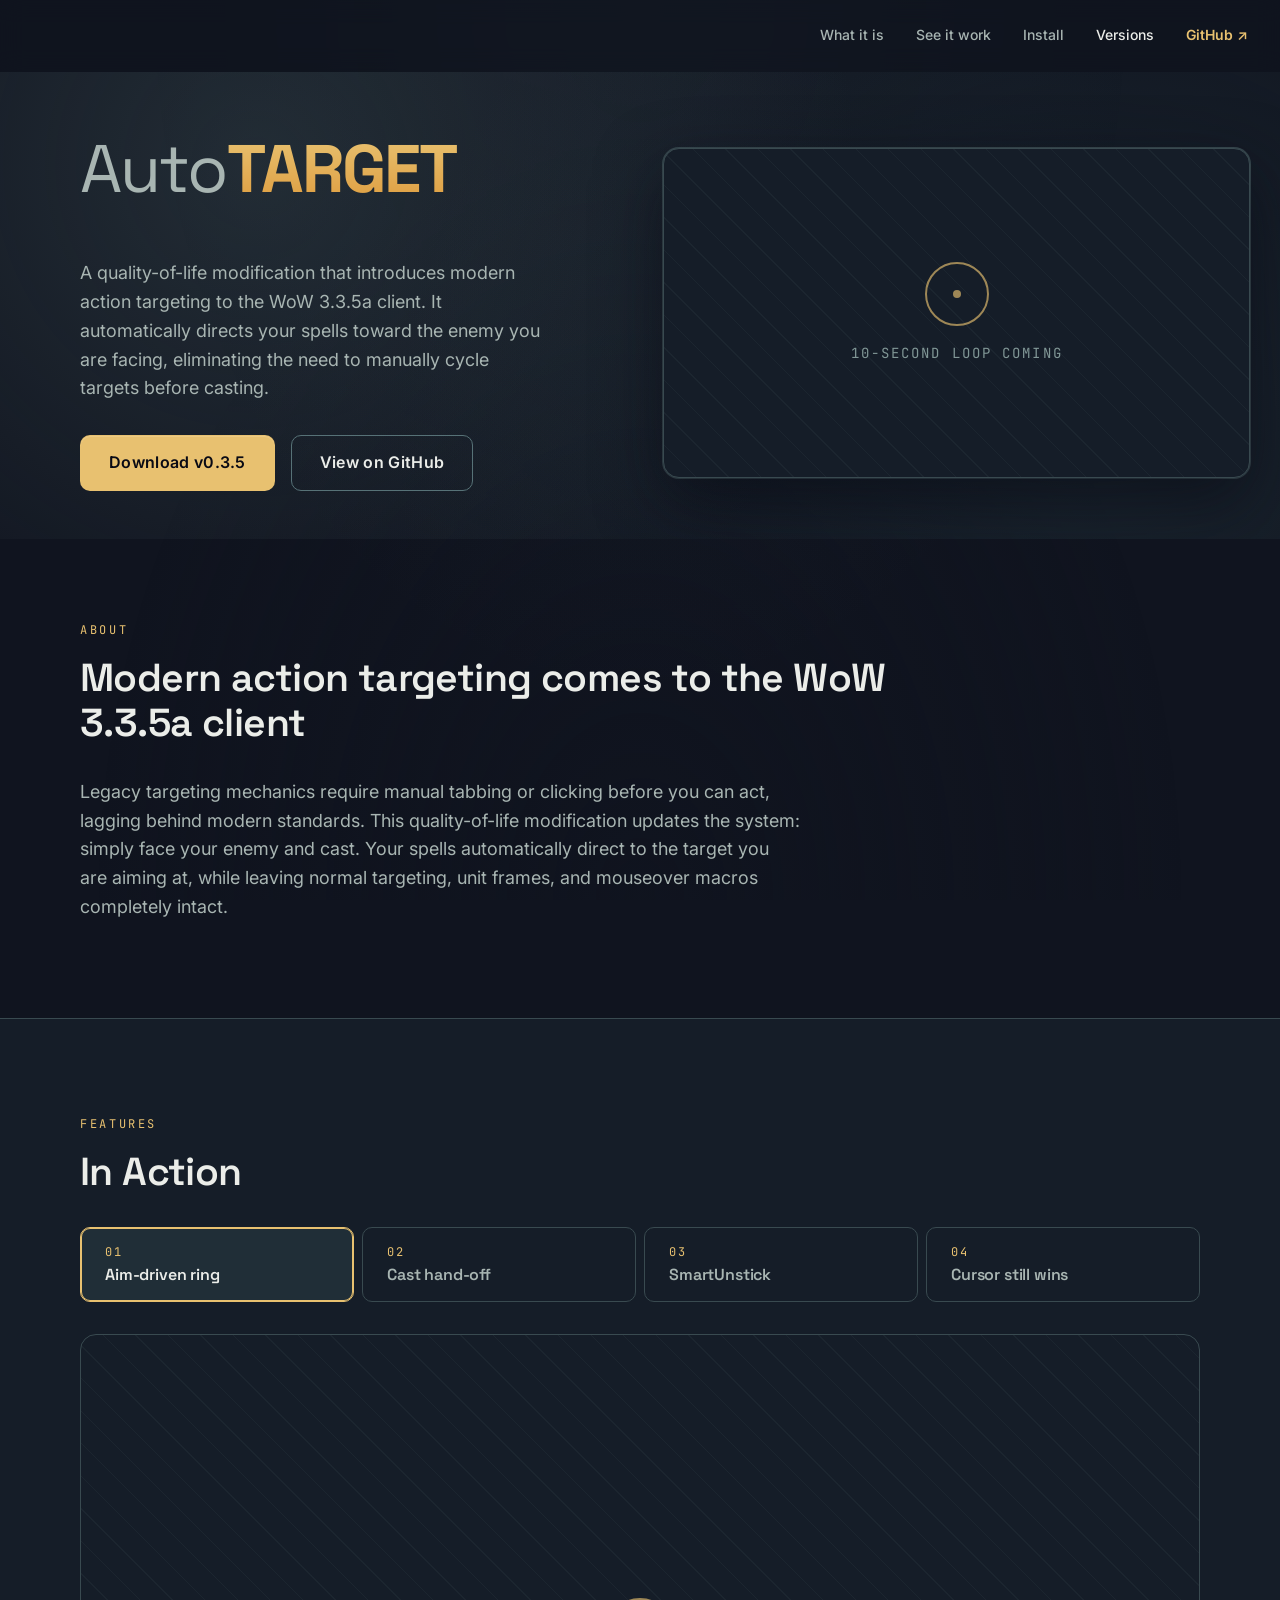
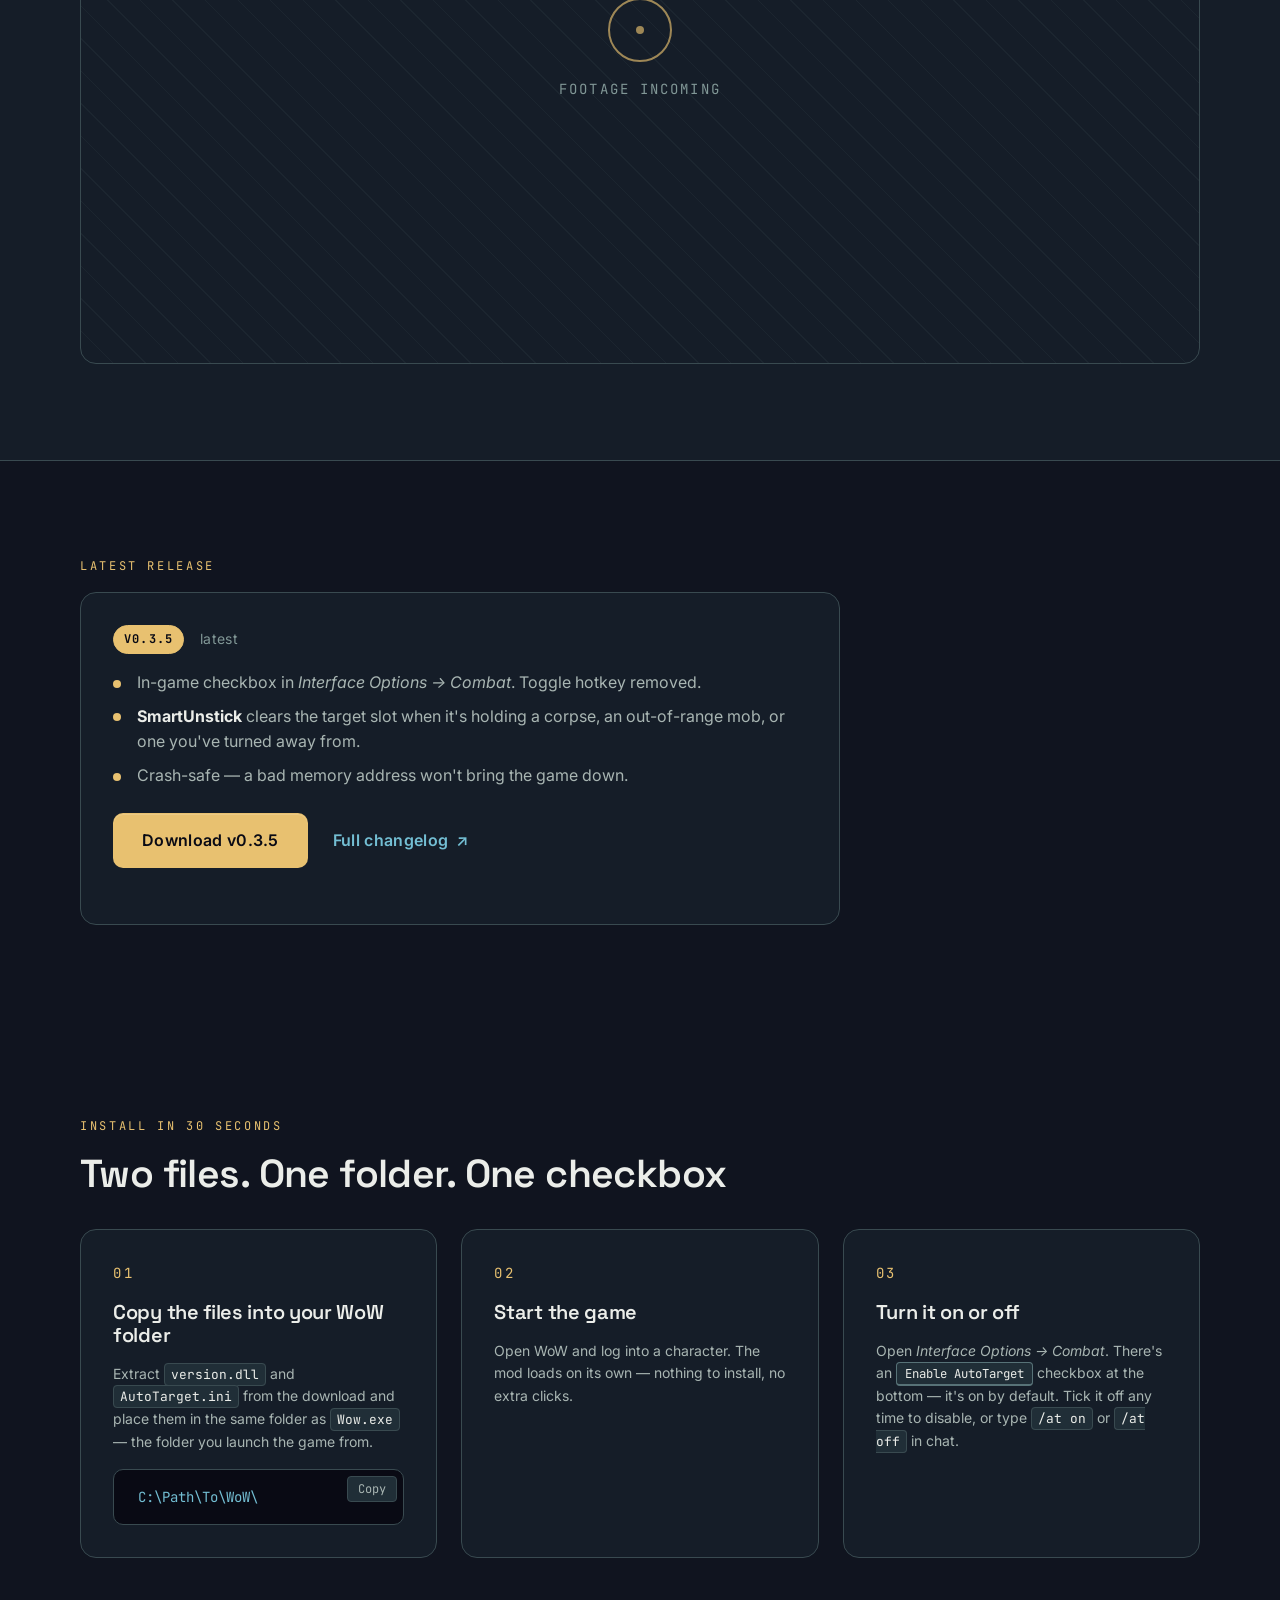
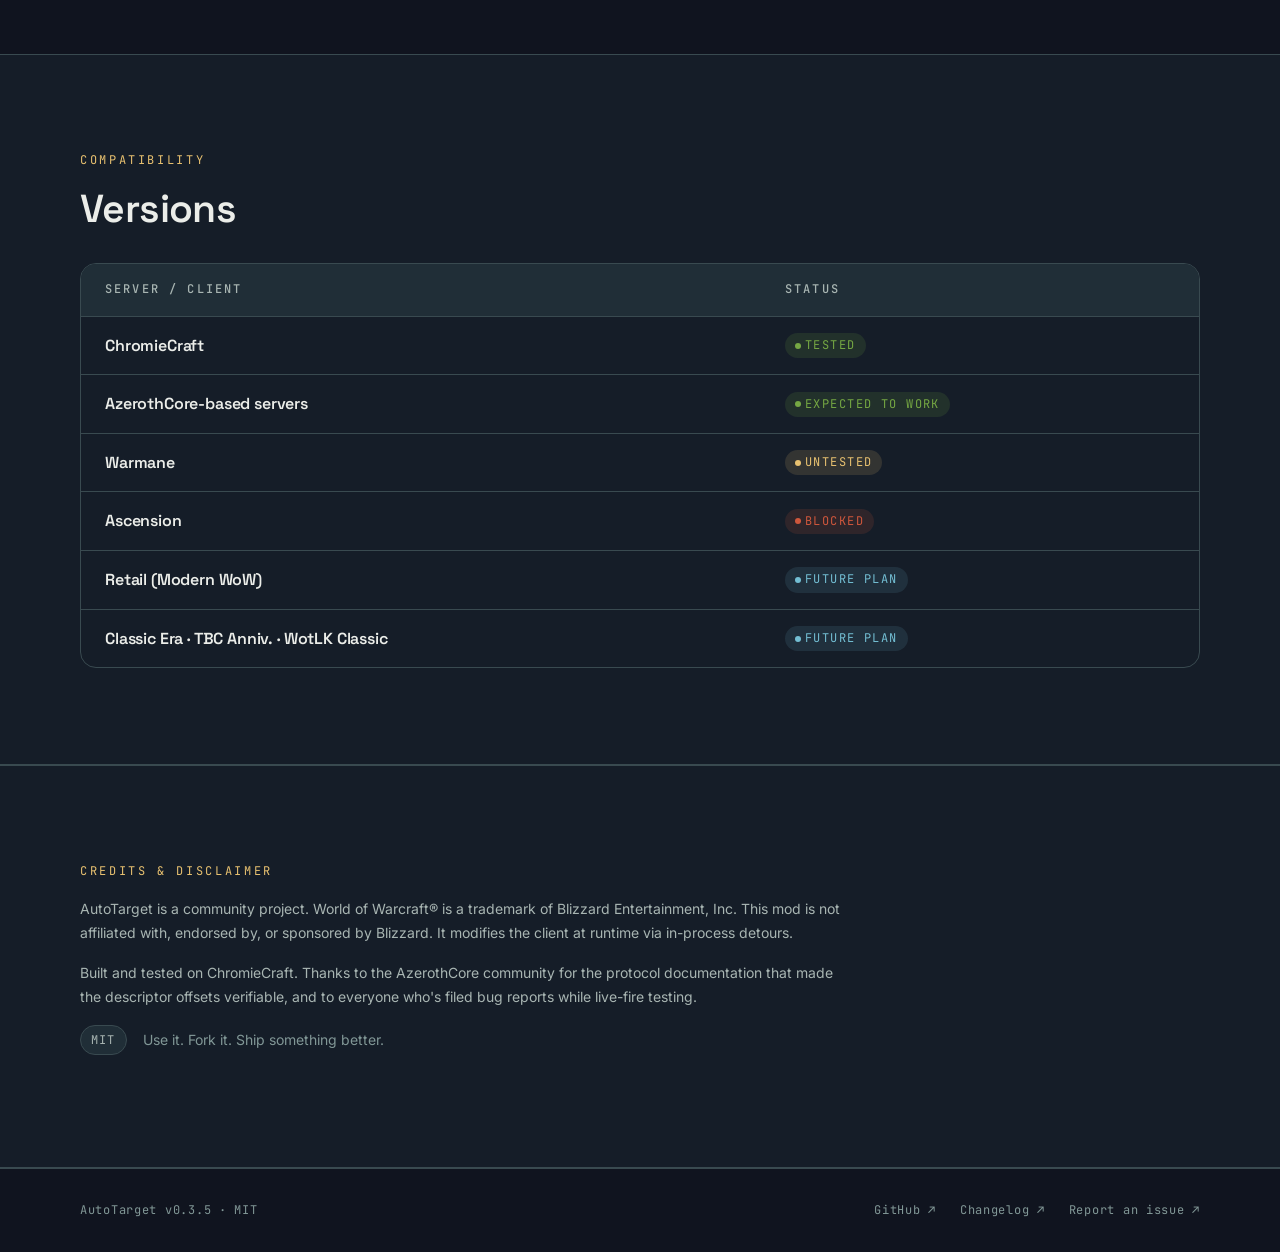
==== docs/index.html @ 58e4a49b "Restructure: move landing site to docs/ root for GitHub Pages Pages only allows / or /docs as a sour" ====
<!doctype html>
<html lang="en">
<head>
  <meta charset="utf-8">
  <meta name="viewport" content="width=device-width, initial-scale=1">
  <title>AutoTarget — action targeting for WoW 3.3.5a</title>
  <meta name="description" content="A quality-of-life modification that introduces modern action targeting to the WoW 3.3.5a client. Your spells automatically direct toward the enemy you are facing.">
  <meta name="theme-color" content="#090a14">

  <!-- Open Graph / social -->
  <meta property="og:type" content="website">
  <meta property="og:title" content="AutoTarget — action targeting for WoW 3.3.5a">
  <meta property="og:description" content="Modern action targeting for the WoW 3.3.5a client.">
  <meta property="og:image" content="assets/og-image.svg">
  <meta name="twitter:card" content="summary_large_image">

  <link rel="icon" type="image/svg+xml" href="assets/favicon.svg">

  <!-- Fonts: Cinzel (display), Inter (body), JetBrains Mono (code) -->
  <link rel="preconnect" href="https://fonts.googleapis.com">
  <link rel="preconnect" href="https://fonts.gstatic.com" crossorigin>
  <link href="https://fonts.googleapis.com/css2?family=Space+Grotesk:wght@400;500;600;700&family=Inter:wght@400;500;600;700&family=JetBrains+Mono:wght@400;500&display=swap" rel="stylesheet">

  <link rel="stylesheet" href="styles.css">
</head>
<body>

<div class="nav-sentinel" aria-hidden="true"></div>

<header class="nav" id="nav">
  <nav class="nav__links" aria-label="primary">
    <a href="#what">What it is</a>
    <a href="#see">See it work</a>
    <a href="#install">Install</a>
    <a href="#compat">Versions</a>
    <a href="https://github.com/ArmedProphet13/mod-autotarget" class="nav__github" rel="noopener">GitHub <span aria-hidden="true">↗</span></a>
  </nav>
</header>

<main id="top">

  <!-- 1. Hero -->
  <section class="hero" id="hero">
    <div class="hero__inner">
      <div class="hero__copy">
        <h1 class="hero__title">
          <span class="hero__title-light">Auto</span><span class="hero__title-heavy">TARGET</span>
        </h1>
        <p class="hero__sub">
          A quality-of-life modification that introduces modern action
          targeting to the WoW 3.3.5a client. It automatically directs
          your spells toward the enemy you are facing, eliminating the
          need to manually cycle targets before casting.
        </p>
        <div class="hero__ctas">
          <a class="btn btn--primary" href="https://github.com/ArmedProphet13/mod-autotarget/releases/latest" rel="noopener">
            Download v0.3.5
          </a>
          <a class="btn btn--ghost" href="https://github.com/ArmedProphet13/mod-autotarget" rel="noopener">
            View on GitHub
          </a>
        </div>
      </div>

      <figure class="media-well media-well--hero" data-media="hero-loop">
        <div class="media-well__placeholder" aria-label="placeholder">
          <div class="placeholder-ring" aria-hidden="true"></div>
          <span>10-second loop coming</span>
        </div>
      </figure>
    </div>
  </section>

  <!-- 2. What it is -->
  <section class="section" id="what">
    <div class="section__inner">
      <p class="eyebrow">About</p>
      <h2 class="section__title">Modern action targeting comes to the WoW 3.3.5a client</h2>
      <div class="prose">
        <p>
          Legacy targeting mechanics require manual tabbing or clicking
          before you can act, lagging behind modern standards. This
          quality-of-life modification updates the system: simply face
          your enemy and cast. Your spells automatically direct to the
          target you are aiming at, while leaving normal targeting, unit
          frames, and mouseover macros completely intact.
        </p>
      </div>
    </div>
  </section>

  <!-- 3. See it work -->
  <section class="section section--alt" id="see">
    <div class="section__inner">
      <p class="eyebrow">Features</p>
      <h2 class="section__title">In Action</h2>

      <div class="tabs" role="tablist" aria-label="Feature gallery">
        <div class="tabs__buttons">
          <button class="tab" role="tab" aria-selected="true" aria-controls="tab-1" id="tabbtn-1" data-tab="1">
            <span class="tab__num">01</span>
            <span class="tab__label">Aim-driven ring</span>
          </button>
          <button class="tab" role="tab" aria-selected="false" aria-controls="tab-2" id="tabbtn-2" data-tab="2" tabindex="-1">
            <span class="tab__num">02</span>
            <span class="tab__label">Cast hand-off</span>
          </button>
          <button class="tab" role="tab" aria-selected="false" aria-controls="tab-3" id="tabbtn-3" data-tab="3" tabindex="-1">
            <span class="tab__num">03</span>
            <span class="tab__label">SmartUnstick</span>
          </button>
          <button class="tab" role="tab" aria-selected="false" aria-controls="tab-4" id="tabbtn-4" data-tab="4" tabindex="-1">
            <span class="tab__num">04</span>
            <span class="tab__label">Cursor still wins</span>
          </button>
        </div>

        <div class="tabs__panels">
          <div class="tab-panel" role="tabpanel" id="tab-1" aria-labelledby="tabbtn-1" data-tab="1">
            <figure class="media-well" data-media="feature-aim">
              <div class="media-well__placeholder">
                <div class="placeholder-ring" aria-hidden="true"></div>
                <span>footage incoming</span>
              </div>
            </figure>
          </div>
          <div class="tab-panel" role="tabpanel" id="tab-2" aria-labelledby="tabbtn-2" data-tab="2" hidden>
            <figure class="media-well" data-media="feature-handoff">
              <div class="media-well__placeholder">
                <div class="placeholder-ring" aria-hidden="true"></div>
                <span>footage incoming</span>
              </div>
              <figcaption>
                Empty target slot, aim at a mob, press cast. The cast hook
                hands the soft pick to the client a millisecond before the
                no-target check. <code class="code--inline">/cast Fireball</code> just works.
              </figcaption>
            </figure>
          </div>
          <div class="tab-panel" role="tabpanel" id="tab-3" aria-labelledby="tabbtn-3" data-tab="3" hidden>
            <figure class="media-well" data-media="feature-unstick">
              <div class="media-well__placeholder">
                <div class="placeholder-ring" aria-hidden="true"></div>
                <span>footage incoming</span>
              </div>
              <figcaption>
                Kill a mob — slot clears, no 15-second corpse window. Run
                past 40 yards — slot clears. Mob leashes back to spawn —
                slot clears. The active target is never holding a GUID
                you can't actually cast on.
              </figcaption>
            </figure>
          </div>
          <div class="tab-panel" role="tabpanel" id="tab-4" aria-labelledby="tabbtn-4" data-tab="4" hidden>
            <figure class="media-well" data-media="feature-cursor">
              <div class="media-well__placeholder">
                <div class="placeholder-ring" aria-hidden="true"></div>
                <span>footage incoming</span>
              </div>
              <figcaption>
                Hover a party member with the cursor and cast
                <code class="code--inline">[target=mouseover] Flash Heal</code> — the heal
                lands on them, not on your aim pick. The mouseover writer
                yields the frame the moment the cursor asserts a unit.
              </figcaption>
            </figure>
          </div>
        </div>
      </div>
    </div>
  </section>

  <!-- 4. Latest release -->
  <section class="section" id="release">
    <div class="section__inner">
      <p class="eyebrow">Latest release</p>
      <div class="release release--compact">
        <div class="release__head">
          <span class="tag tag--gold">v0.3.5</span>
          <span class="release__date">latest</span>
        </div>
        <ul class="release__bullets">
          <li>In-game checkbox in <em>Interface Options → Combat</em>. Toggle hotkey removed.</li>
          <li><strong>SmartUnstick</strong> clears the target slot when it's holding a corpse, an out-of-range mob, or one you've turned away from.</li>
          <li>Crash-safe — a bad memory address won't bring the game down.</li>
        </ul>
        <div class="release__ctas">
          <a class="btn btn--primary" href="https://github.com/ArmedProphet13/mod-autotarget/releases/latest" rel="noopener">
            Download v0.3.5
          </a>
          <a class="btn btn--link" href="https://github.com/ArmedProphet13/mod-autotarget/blob/main/CHANGELOG.md" rel="noopener">
            Full changelog <span aria-hidden="true">↗</span>
          </a>
        </div>
      </div>
    </div>
  </section>

  <!-- 5. Install -->
  <section class="section" id="install">
    <div class="section__inner">
      <p class="eyebrow">Install in 30 seconds</p>
      <h2 class="section__title">Two files. One folder. One checkbox</h2>
      <ol class="steps">
        <li class="step">
          <span class="step__num">01</span>
          <h3 class="step__title">Copy the files into your WoW folder</h3>
          <p class="step__body">
            Extract <code class="code--inline">version.dll</code> and
            <code class="code--inline">AutoTarget.ini</code> from the download
            and place them in the same folder as
            <code class="code--inline">Wow.exe</code> — the folder you launch
            the game from.
          </p>
          <div class="code-block">
            <pre><code id="installpath">C:\Path\To\WoW\</code></pre>
            <button class="copy-btn" data-copy-target="installpath" aria-label="Copy install path">Copy</button>
          </div>
        </li>
        <li class="step">
          <span class="step__num">02</span>
          <h3 class="step__title">Start the game</h3>
          <p class="step__body">
            Open WoW and log into a character. The mod loads on its own —
            nothing to install, no extra clicks.
          </p>
        </li>
        <li class="step">
          <span class="step__num">03</span>
          <h3 class="step__title">Turn it on or off</h3>
          <p class="step__body">
            Open <em>Interface Options → Combat</em>. There's an
            <kbd class="kbd">Enable AutoTarget</kbd> checkbox at the bottom
            — it's on by default. Tick it off any time to disable, or type
            <code class="code--inline">/at on</code> or
            <code class="code--inline">/at off</code> in chat.
          </p>
        </li>
      </ol>
    </div>
  </section>

  <!-- 7. Compatibility -->
  <section class="section section--alt" id="compat">
    <div class="section__inner">
      <p class="eyebrow">Compatibility</p>
      <h2 class="section__title">Versions</h2>
      <div class="table-wrap">
        <table class="compat">
          <thead>
            <tr>
              <th>Server / client</th>
              <th>Status</th>
            </tr>
          </thead>
          <tbody>
            <tr>
              <th scope="row">ChromieCraft</th>
              <td><span class="status status--ok">Tested</span></td>
            </tr>
            <tr>
              <th scope="row">AzerothCore-based servers</th>
              <td><span class="status status--ok">Expected to work</span></td>
            </tr>
            <tr>
              <th scope="row">Warmane</th>
              <td><span class="status status--warn">Untested</span></td>
            </tr>
            <tr>
              <th scope="row">Ascension</th>
              <td><span class="status status--bad">Blocked</span></td>
            </tr>
            <tr>
              <th scope="row">Retail (Modern WoW)</th>
              <td><span class="status status--planned">Future plan</span></td>
            </tr>
            <tr>
              <th scope="row">Classic Era · TBC Anniv. · WotLK Classic</th>
              <td><span class="status status--planned">Future plan</span></td>
            </tr>
          </tbody>
        </table>
      </div>
    </div>
  </section>

  <!-- 8. Credits & disclaimer -->
  <section class="section section--alt" id="credits">
    <div class="section__inner">
      <p class="eyebrow">Credits &amp; disclaimer</p>
      <div class="credits">
        <p>
          AutoTarget is a community project. World of Warcraft® is a
          trademark of Blizzard Entertainment, Inc. This mod is not
          affiliated with, endorsed by, or sponsored by Blizzard. It
          modifies the client at runtime via in-process detours.
        </p>
        <p>
          Built and tested on ChromieCraft. Thanks to the AzerothCore
          community for the protocol documentation that made the
          descriptor offsets verifiable, and to everyone who's filed bug
          reports while live-fire testing.
        </p>
        <p class="credits__license">
          <span class="tag">MIT</span>
          <span>Use it. Fork it. Ship something better.</span>
        </p>
      </div>
    </div>
  </section>

</main>

<footer class="footer">
  <div class="footer__inner">
    <div class="footer__left">AutoTarget v0.3.5 · MIT</div>
    <div class="footer__right">
      <a href="https://github.com/ArmedProphet13/mod-autotarget" rel="noopener">GitHub ↗</a>
      <a href="https://github.com/ArmedProphet13/mod-autotarget/blob/main/CHANGELOG.md" rel="noopener">Changelog ↗</a>
      <a href="https://github.com/ArmedProphet13/mod-autotarget/issues" rel="noopener">Report an issue ↗</a>
    </div>
  </div>
</footer>

<script src="script.js" defer></script>
</body>
</html>
---- docs/styles.css ----
/* =============================================================================
   AutoTarget landing — styles.css
   Design system based on the Apollo palette (lospec.com/palette-list/apollo).
   Phase A: no media, no framework, no build step.
   ============================================================================= */

/* ---- Design tokens ------------------------------------------------------- */

:root {
  /* Apollo palette assignments */
  --bg-page:        #10141f;
  --bg-deep:        #090a14;
  --bg-surface:     #151d28;
  --bg-surface-2:   #202e37;
  --border:         #394a50;
  --border-strong:  #577277;

  --text-primary:   #ebede9;
  --text-secondary: #a8b5b2;
  --text-tertiary:  #819796;

  --accent-gold:        #e8c170;
  --accent-gold-hover:  #de9e41;
  --accent-gold-glow:   rgba(232, 193, 112, 0.18);

  --accent-steel:        #73bed3;
  --accent-steel-hover:  #4f8fba;

  --success: #75a743;
  --warning: #cf573c;
  --rare-pop: #a23e8c;

  /* Typography */
  --font-display: "Space Grotesk", "Inter", system-ui, sans-serif;
  --font-body:    "Inter", system-ui, -apple-system, "Segoe UI", Roboto, sans-serif;
  --font-mono:    "JetBrains Mono", ui-monospace, "SF Mono", Menlo, Consolas, monospace;

  --fs-xs:   0.75rem;
  --fs-sm:   0.875rem;
  --fs-base: 1rem;
  --fs-md:   1.125rem;
  --fs-lg:   1.25rem;
  --fs-xl:   1.563rem;
  --fs-2xl:  1.953rem;
  --fs-3xl:  2.441rem;
  --fs-4xl:  3.052rem;
  --fs-hero: 3.815rem;

  /* Spacing (8px base) */
  --sp-1:   0.25rem;
  --sp-2:   0.5rem;
  --sp-3:   1rem;
  --sp-4:   1.5rem;
  --sp-5:   2rem;
  --sp-6:   3rem;
  --sp-7:   4rem;
  --sp-8:   6rem;
  --sp-9:   8rem;

  --radius-sm:  6px;
  --radius-md:  10px;
  --radius-lg:  16px;

  --transition: 200ms cubic-bezier(0.4, 0, 0.2, 1);

  --container: 1120px;
  --container-narrow: 760px;
}

/* ---- Reset / base -------------------------------------------------------- */

*, *::before, *::after { box-sizing: border-box; }

html {
  scroll-behavior: smooth;
  scroll-padding-top: 88px; /* clears the sticky nav */
}

body {
  margin: 0;
  background: var(--bg-page);
  color: var(--text-primary);
  font-family: var(--font-body);
  font-size: var(--fs-base);
  line-height: 1.6;
  -webkit-font-smoothing: antialiased;
  -moz-osx-font-smoothing: grayscale;
  overflow-x: hidden;
}

/* Subtle vignette so the deep bg doesn't feel pure-black */
body::before {
  content: "";
  position: fixed;
  inset: 0;
  pointer-events: none;
  background:
    radial-gradient(ellipse at top, rgba(87, 114, 119, 0.08), transparent 55%),
    radial-gradient(ellipse at bottom, rgba(16, 20, 31, 0.6), transparent 60%);
  z-index: 0;
}

main { position: relative; z-index: 1; }

img, svg { max-width: 100%; display: block; }

a {
  color: var(--accent-steel);
  text-decoration: none;
  transition: color var(--transition);
}
a:hover { color: var(--accent-steel-hover); }

::selection {
  background: var(--accent-gold);
  color: var(--bg-deep);
}

:focus-visible {
  outline: 2px solid var(--accent-gold);
  outline-offset: 3px;
  border-radius: 4px;
}

/* ---- Typography ---------------------------------------------------------- */

h1, h2, h3, h4 {
  font-family: var(--font-display);
  font-weight: 600;
  line-height: 1.15;
  letter-spacing: -0.015em;
  margin: 0;
}

code, pre, kbd { font-family: var(--font-mono); }

.code--inline {
  font-family: var(--font-mono);
  font-size: 0.92em;
  background: var(--bg-surface-2);
  color: var(--text-primary);
  padding: 2px 6px;
  border-radius: 4px;
  border: 1px solid var(--border);
}

.kbd {
  font-family: var(--font-mono);
  font-size: 0.88em;
  background: var(--bg-surface-2);
  border: 1px solid var(--border-strong);
  border-bottom-width: 2px;
  border-radius: 4px;
  padding: 2px 8px;
  color: var(--text-primary);
}

.eyebrow {
  font-family: var(--font-mono);
  font-size: var(--fs-xs);
  letter-spacing: 0.22em;
  text-transform: uppercase;
  color: var(--accent-gold);
  margin: 0 0 var(--sp-3);
}

/* ---- Buttons ------------------------------------------------------------- */

.btn {
  display: inline-flex;
  align-items: center;
  justify-content: center;
  gap: var(--sp-2);
  padding: 14px 28px;
  font-family: var(--font-body);
  font-weight: 600;
  font-size: var(--fs-base);
  letter-spacing: 0.02em;
  border-radius: var(--radius-md);
  border: 1px solid transparent;
  cursor: pointer;
  transition: all var(--transition);
  white-space: nowrap;
}

.btn--primary {
  background: var(--accent-gold);
  color: var(--bg-deep);
  box-shadow: 0 1px 0 rgba(255, 255, 255, 0.15) inset,
              0 0 0 0 var(--accent-gold-glow);
}
.btn--primary:hover {
  background: var(--accent-gold-hover);
  color: var(--bg-deep);
  transform: translateY(-1px);
  box-shadow: 0 1px 0 rgba(255, 255, 255, 0.2) inset,
              0 8px 24px var(--accent-gold-glow);
}
.btn--primary:active { transform: translateY(0); }

.btn--ghost {
  background: transparent;
  color: var(--text-primary);
  border-color: var(--border-strong);
}
.btn--ghost:hover {
  background: var(--bg-surface);
  border-color: var(--accent-steel);
  color: var(--accent-steel);
}

.btn--link {
  background: transparent;
  color: var(--accent-steel);
  padding: 14px 0;
}
.btn--link:hover { color: var(--accent-steel-hover); }

/* ---- Nav ----------------------------------------------------------------- */

.nav-sentinel {
  position: absolute;
  top: 0;
  height: 1px;
  width: 100%;
}

.nav {
  position: sticky;
  top: 0;
  z-index: 50;
  display: flex;
  align-items: center;
  justify-content: flex-end;
  padding: var(--sp-3) var(--sp-5);
  height: 72px;
  background: rgba(16, 20, 31, 0.6);
  backdrop-filter: blur(12px);
  -webkit-backdrop-filter: blur(12px);
  border-bottom: 1px solid transparent;
  transition: height var(--transition),
              background var(--transition),
              border-color var(--transition);
}
body.scrolled .nav {
  height: 56px;
  background: rgba(16, 20, 31, 0.85);
  border-bottom-color: var(--border);
}

.nav__brand { display: flex; align-items: center; }
.nav__logo {
  height: 32px;
  width: auto;
  transition: height var(--transition);
}
body.scrolled .nav__logo { height: 26px; }

.nav__links {
  display: flex;
  align-items: center;
  gap: var(--sp-5);
  font-size: var(--fs-sm);
  font-weight: 500;
}
.nav__links a {
  color: var(--text-secondary);
  transition: color var(--transition);
}
.nav__links a:hover,
.nav__links a[aria-current="true"] {
  color: var(--text-primary);
}

.nav__github {
  color: var(--accent-gold) !important;
  font-weight: 600;
}
.nav__github:hover { color: var(--accent-gold-hover) !important; }

@media (max-width: 720px) {
  .nav { padding: var(--sp-2) var(--sp-3); }
  .nav__links { gap: var(--sp-3); }
  .nav__links a:not(.nav__github) { display: none; }
}

/* ---- Section primitives -------------------------------------------------- */

.section {
  padding: var(--sp-8) var(--sp-5);
  position: relative;
}
.section--alt {
  background: var(--bg-surface);
  border-top: 1px solid var(--border);
  border-bottom: 1px solid var(--border);
}

.section__inner {
  max-width: var(--container);
  margin: 0 auto;
}

.section__title {
  font-size: var(--fs-3xl);
  margin: 0 0 var(--sp-5);
  max-width: 880px;
}

.prose {
  font-size: var(--fs-md);
  color: var(--text-secondary);
  max-width: 720px;
}
.prose p { margin: 0 0 var(--sp-3); }
.prose p:last-child { margin-bottom: 0; }
.prose--narrow { max-width: var(--container-narrow); margin: var(--sp-6) auto 0; }
.prose code { color: var(--text-primary); }

/* Animated reveal on scroll */
.section,
.hero__inner {
  opacity: 0;
  transform: translateY(20px);
  transition: opacity 700ms ease, transform 700ms ease;
}
.section.in-view,
.hero__inner.in-view {
  opacity: 1;
  transform: none;
}

@media (max-width: 720px) {
  .section { padding: var(--sp-6) var(--sp-3); }
  .section__title { font-size: var(--fs-2xl); }
}

/* ---- Hero ---------------------------------------------------------------- */

.hero {
  position: relative;
  padding: var(--sp-7) var(--sp-5) var(--sp-6);
  display: flex;
  align-items: center;
  overflow: hidden;
}

/* The section right after the hero (About) sits a touch tighter — pulls it
   up about one text-row's worth (~14px) so it doesn't feel disconnected. */
.hero + .section { padding-top: calc(var(--sp-8) - 14px); }
.hero::before {
  content: "";
  position: absolute;
  inset: 0;
  background:
    radial-gradient(circle at 20% 20%, rgba(57, 74, 80, 0.45), transparent 55%),
    radial-gradient(circle at 85% 80%, rgba(32, 46, 55, 0.6), transparent 60%);
  pointer-events: none;
}

.hero__inner {
  max-width: var(--container);
  margin: 0 auto;
  position: relative;
  width: 100%;
  display: grid;
  grid-template-columns: minmax(0, 1fr) minmax(0, 1.25fr);
  gap: var(--sp-7);
  align-items: center;
}

.hero__copy { min-width: 0; }

.hero__title {
  font-size: clamp(2.8rem, 6vw, 4.2rem);
  margin: 0 0 var(--sp-4);
  line-height: 1;
  letter-spacing: -0.03em;
  position: relative;
  display: inline-flex;
  align-items: baseline;
}
.hero__title-light {
  font-weight: 400;
  color: var(--text-secondary);
}
.hero__title-heavy {
  font-weight: 700;
  color: var(--text-primary);
  background: linear-gradient(180deg, var(--accent-gold) 0%, var(--accent-gold-hover) 100%);
  -webkit-background-clip: text;
  background-clip: text;
  -webkit-text-fill-color: transparent;
  color: transparent;
}
.hero__sub {
  font-size: var(--fs-md);
  color: var(--text-secondary);
  max-width: 540px;
  margin: var(--sp-5) 0 var(--sp-5);
  line-height: 1.6;
}

.hero__ctas {
  display: flex;
  flex-wrap: wrap;
  gap: var(--sp-3);
}

.media-well--hero {
  width: 100%;
  max-width: 100%;
  margin: 0;
  justify-self: end;
  transform: translateX(50px);
  box-shadow: 0 24px 64px rgba(9, 10, 20, 0.6),
              0 0 0 1px var(--border);
}

@media (max-width: 920px) {
  .hero__inner { grid-template-columns: 1fr; gap: var(--sp-5); }
  .media-well--hero { max-width: 720px; transform: none; justify-self: stretch; }
}
@media (max-width: 720px) {
  .hero { padding: var(--sp-6) var(--sp-3); }
  .hero__sub { font-size: var(--fs-base); }
}

/* ---- Media well (placeholder for Phase B clips) -------------------------- */

.media-well {
  position: relative;
  margin: 0;
  border-radius: var(--radius-lg);
  overflow: hidden;
  background: var(--bg-surface);
  border: 1px solid var(--border);
  aspect-ratio: 16 / 9;
  max-width: 100%;
}
.media-well--hero { max-width: 880px; }

.media-well__placeholder {
  position: absolute;
  inset: 0;
  display: flex;
  flex-direction: column;
  align-items: center;
  justify-content: center;
  gap: var(--sp-3);
  color: var(--text-tertiary);
  font-family: var(--font-mono);
  font-size: var(--fs-sm);
  letter-spacing: 0.15em;
  text-transform: uppercase;
  background:
    repeating-linear-gradient(45deg,
      transparent 0 22px,
      rgba(57, 74, 80, 0.18) 22px 23px);
}

.media-well figcaption {
  position: absolute;
  left: 0;
  right: 0;
  bottom: 0;
  padding: var(--sp-3) var(--sp-4);
  background: linear-gradient(to top, rgba(9, 10, 20, 0.92), transparent);
  color: var(--text-secondary);
  font-size: var(--fs-sm);
  line-height: 1.5;
  text-transform: none;
  letter-spacing: 0;
  font-family: var(--font-body);
}

/* Decorative ring graphic inside placeholders */
.placeholder-ring {
  width: 64px;
  height: 64px;
  border: 2px solid var(--accent-gold);
  border-radius: 50%;
  position: relative;
  opacity: 0.65;
  animation: pulse 2.4s ease-in-out infinite;
}
.placeholder-ring::after {
  content: "";
  position: absolute;
  inset: 0;
  margin: auto;
  width: 8px;
  height: 8px;
  background: var(--accent-gold);
  border-radius: 50%;
}
@keyframes pulse {
  0%, 100% { transform: scale(1); opacity: 0.55; }
  50%      { transform: scale(1.08); opacity: 0.85; }
}

@media (prefers-reduced-motion: reduce) {
  .placeholder-ring { animation: none; }
  .section, .hero__inner { transition: none; }
}

/* ---- Tabs (See it work) -------------------------------------------------- */

.tabs__buttons {
  display: grid;
  grid-template-columns: repeat(4, 1fr);
  gap: var(--sp-2);
  margin-bottom: var(--sp-5);
}
@media (max-width: 720px) {
  .tabs__buttons { grid-template-columns: repeat(2, 1fr); }
}

.tab {
  display: flex;
  flex-direction: column;
  align-items: flex-start;
  gap: var(--sp-1);
  padding: var(--sp-3) var(--sp-4);
  background: var(--bg-surface);
  color: var(--text-secondary);
  border: 1px solid var(--border);
  border-radius: var(--radius-md);
  cursor: pointer;
  text-align: left;
  font-family: var(--font-body);
  transition: all var(--transition);
}
.tab:hover {
  border-color: var(--border-strong);
  color: var(--text-primary);
}
.tab[aria-selected="true"] {
  background: var(--bg-surface-2);
  border-color: var(--accent-gold);
  color: var(--text-primary);
  box-shadow: 0 0 0 1px var(--accent-gold) inset;
}
.tab__num {
  font-family: var(--font-mono);
  font-size: var(--fs-xs);
  color: var(--accent-gold);
  letter-spacing: 0.18em;
}
.tab__label {
  font-family: var(--font-display);
  font-weight: 600;
  font-size: var(--fs-base);
  letter-spacing: -0.01em;
}

.tab-panel[hidden] { display: none; }

/* ---- Release ------------------------------------------------------------- */

.release {
  background: var(--bg-surface);
  border: 1px solid var(--border);
  border-radius: var(--radius-lg);
  padding: var(--sp-6);
  max-width: 760px;
}
.release--compact { padding: var(--sp-5); }
.release--compact .release__bullets { gap: var(--sp-2); margin-bottom: var(--sp-4); }
.release--compact .release__bullets li { font-size: var(--fs-base); }
.release__head {
  display: flex;
  align-items: center;
  gap: var(--sp-3);
  margin-bottom: var(--sp-3);
}
.release__date {
  font-family: var(--font-body);
  font-size: var(--fs-sm);
  color: var(--text-tertiary);
  letter-spacing: 0.02em;
  text-transform: lowercase;
}
.release__bullets {
  list-style: none;
  padding: 0;
  margin: 0 0 var(--sp-5);
  display: grid;
  gap: var(--sp-4);
}
.release__bullets li {
  position: relative;
  padding-left: var(--sp-4);
  color: var(--text-secondary);
  font-size: var(--fs-md);
  line-height: 1.6;
}
.release__bullets li::before {
  content: "";
  position: absolute;
  left: 0; top: 0.6em;
  width: 8px; height: 8px;
  background: var(--accent-gold);
  border-radius: 50%;
}
.release__bullets strong { color: var(--text-primary); }
.release__ctas {
  display: flex;
  flex-wrap: wrap;
  gap: var(--sp-4);
  align-items: center;
  margin-bottom: var(--sp-4);
}
.release__verify {
  font-size: var(--fs-sm);
  color: var(--text-tertiary);
  margin: 0;
}

/* ---- Tags / status ------------------------------------------------------- */

.tag {
  display: inline-block;
  font-family: var(--font-mono);
  font-size: var(--fs-xs);
  letter-spacing: 0.1em;
  text-transform: uppercase;
  padding: 4px 10px;
  border-radius: 999px;
  background: var(--bg-surface-2);
  color: var(--text-secondary);
  border: 1px solid var(--border);
}
.tag--gold {
  background: var(--accent-gold);
  color: var(--bg-deep);
  border-color: var(--accent-gold);
  font-weight: 700;
}

.status {
  display: inline-flex;
  align-items: center;
  gap: var(--sp-1);
  font-family: var(--font-mono);
  font-size: var(--fs-xs);
  text-transform: uppercase;
  letter-spacing: 0.12em;
  padding: 3px 10px;
  border-radius: 999px;
}
.status::before {
  content: "";
  width: 6px; height: 6px; border-radius: 50%;
}
.status--ok    { background: rgba(117, 167, 67, 0.14); color: var(--success); }
.status--ok::before    { background: var(--success); }
.status--warn  { background: rgba(232, 193, 112, 0.14); color: var(--accent-gold); }
.status--warn::before  { background: var(--accent-gold); }
.status--bad   { background: rgba(207, 87, 60, 0.14); color: var(--warning); }
.status--bad::before   { background: var(--warning); }
.status--planned { background: rgba(115, 190, 211, 0.12); color: var(--accent-steel); }
.status--planned::before { background: var(--accent-steel); }

/* ---- Install steps ------------------------------------------------------- */

.steps {
  list-style: none;
  padding: 0;
  margin: 0;
  display: grid;
  grid-template-columns: repeat(3, 1fr);
  gap: var(--sp-4);
}
@media (max-width: 900px) {
  .steps { grid-template-columns: 1fr; }
}
.step {
  background: var(--bg-surface);
  border: 1px solid var(--border);
  border-radius: var(--radius-lg);
  padding: var(--sp-5);
  display: flex;
  flex-direction: column;
  gap: var(--sp-3);
}
.step__num {
  font-family: var(--font-mono);
  font-size: var(--fs-sm);
  color: var(--accent-gold);
  letter-spacing: 0.2em;
}
.step__title { font-size: var(--fs-lg); }
.step__body { margin: 0; color: var(--text-secondary); font-size: var(--fs-sm); }

.code-block {
  position: relative;
  background: var(--bg-deep);
  border: 1px solid var(--border);
  border-radius: var(--radius-md);
  padding: var(--sp-3) var(--sp-4);
}
.code-block pre {
  margin: 0;
  font-size: var(--fs-sm);
  color: var(--accent-steel);
  overflow-x: auto;
}
.copy-btn {
  position: absolute;
  top: 6px;
  right: 6px;
  background: var(--bg-surface-2);
  border: 1px solid var(--border);
  color: var(--text-secondary);
  font-family: var(--font-mono);
  font-size: var(--fs-xs);
  padding: 4px 10px;
  border-radius: 4px;
  cursor: pointer;
  transition: all var(--transition);
}
.copy-btn:hover {
  border-color: var(--accent-gold);
  color: var(--accent-gold);
}
.copy-btn.copied {
  background: var(--accent-gold);
  color: var(--bg-deep);
  border-color: var(--accent-gold);
}

/* ---- Compatibility table ------------------------------------------------- */

.table-wrap {
  overflow-x: auto;
  border-radius: var(--radius-lg);
  border: 1px solid var(--border);
}
.compat {
  width: 100%;
  border-collapse: collapse;
  font-size: var(--fs-sm);
}
.compat th, .compat td {
  text-align: left;
  padding: var(--sp-3) var(--sp-4);
  border-bottom: 1px solid var(--border);
  color: var(--text-secondary);
  vertical-align: top;
}
.compat thead th {
  background: var(--bg-surface-2);
  color: var(--text-secondary);
  font-family: var(--font-mono);
  font-weight: 500;
  font-size: var(--fs-xs);
  text-transform: uppercase;
  letter-spacing: 0.18em;
}
.compat tbody th {
  color: var(--text-primary);
  font-family: var(--font-display);
  font-weight: 600;
  letter-spacing: -0.01em;
  white-space: nowrap;
  font-size: var(--fs-base);
}
.compat tbody tr:last-child th,
.compat tbody tr:last-child td { border-bottom: 0; }
.compat tbody tr { transition: background var(--transition); }
.compat tbody tr:hover { background: var(--bg-surface); }

.compat__footnote {
  margin-top: var(--sp-4);
  font-size: var(--fs-sm);
  color: var(--text-tertiary);
  max-width: 720px;
}

/* ---- FAQ ---------------------------------------------------------------- */

.faq {
  display: flex;
  flex-direction: column;
  gap: var(--sp-2);
  max-width: var(--container-narrow);
}
.faq__item {
  background: var(--bg-surface);
  border: 1px solid var(--border);
  border-radius: var(--radius-md);
  transition: border-color var(--transition);
}
.faq__item:hover { border-color: var(--border-strong); }
.faq__item[open] {
  border-color: var(--accent-gold);
  background: var(--bg-surface-2);
}
.faq__item summary {
  cursor: pointer;
  padding: var(--sp-3) var(--sp-4);
  font-weight: 600;
  font-size: var(--fs-md);
  list-style: none;
  display: flex;
  align-items: center;
  justify-content: space-between;
  gap: var(--sp-3);
  color: var(--text-primary);
}
.faq__item summary::-webkit-details-marker { display: none; }
.faq__item summary::after {
  content: "+";
  font-family: var(--font-mono);
  font-size: var(--fs-lg);
  color: var(--accent-gold);
  transition: transform var(--transition);
  flex-shrink: 0;
}
.faq__item[open] summary::after { content: "−"; }

.faq__item p {
  margin: 0;
  padding: 0 var(--sp-4) var(--sp-4);
  color: var(--text-secondary);
  font-size: var(--fs-sm);
  line-height: 1.65;
}

/* ---- Credits ------------------------------------------------------------- */

.credits {
  max-width: var(--container-narrow);
  color: var(--text-secondary);
  font-size: var(--fs-sm);
  line-height: 1.7;
}
.credits p { margin: 0 0 var(--sp-3); }
.credits__license {
  display: flex;
  align-items: center;
  gap: var(--sp-3);
  margin-top: var(--sp-5);
  color: var(--text-tertiary);
}

/* ---- Footer ------------------------------------------------------------- */

.footer {
  border-top: 1px solid var(--border);
  background: var(--bg-page);
  padding: var(--sp-5);
}
.footer__inner {
  max-width: var(--container);
  margin: 0 auto;
  display: flex;
  justify-content: space-between;
  align-items: center;
  gap: var(--sp-3);
  font-family: var(--font-mono);
  font-size: var(--fs-xs);
  letter-spacing: 0.06em;
  color: var(--text-tertiary);
}
.footer__right { display: flex; gap: var(--sp-4); }
.footer__right a { color: var(--text-tertiary); }
.footer__right a:hover { color: var(--accent-gold); }
@media (max-width: 600px) {
  .footer__inner { flex-direction: column; align-items: flex-start; }
}
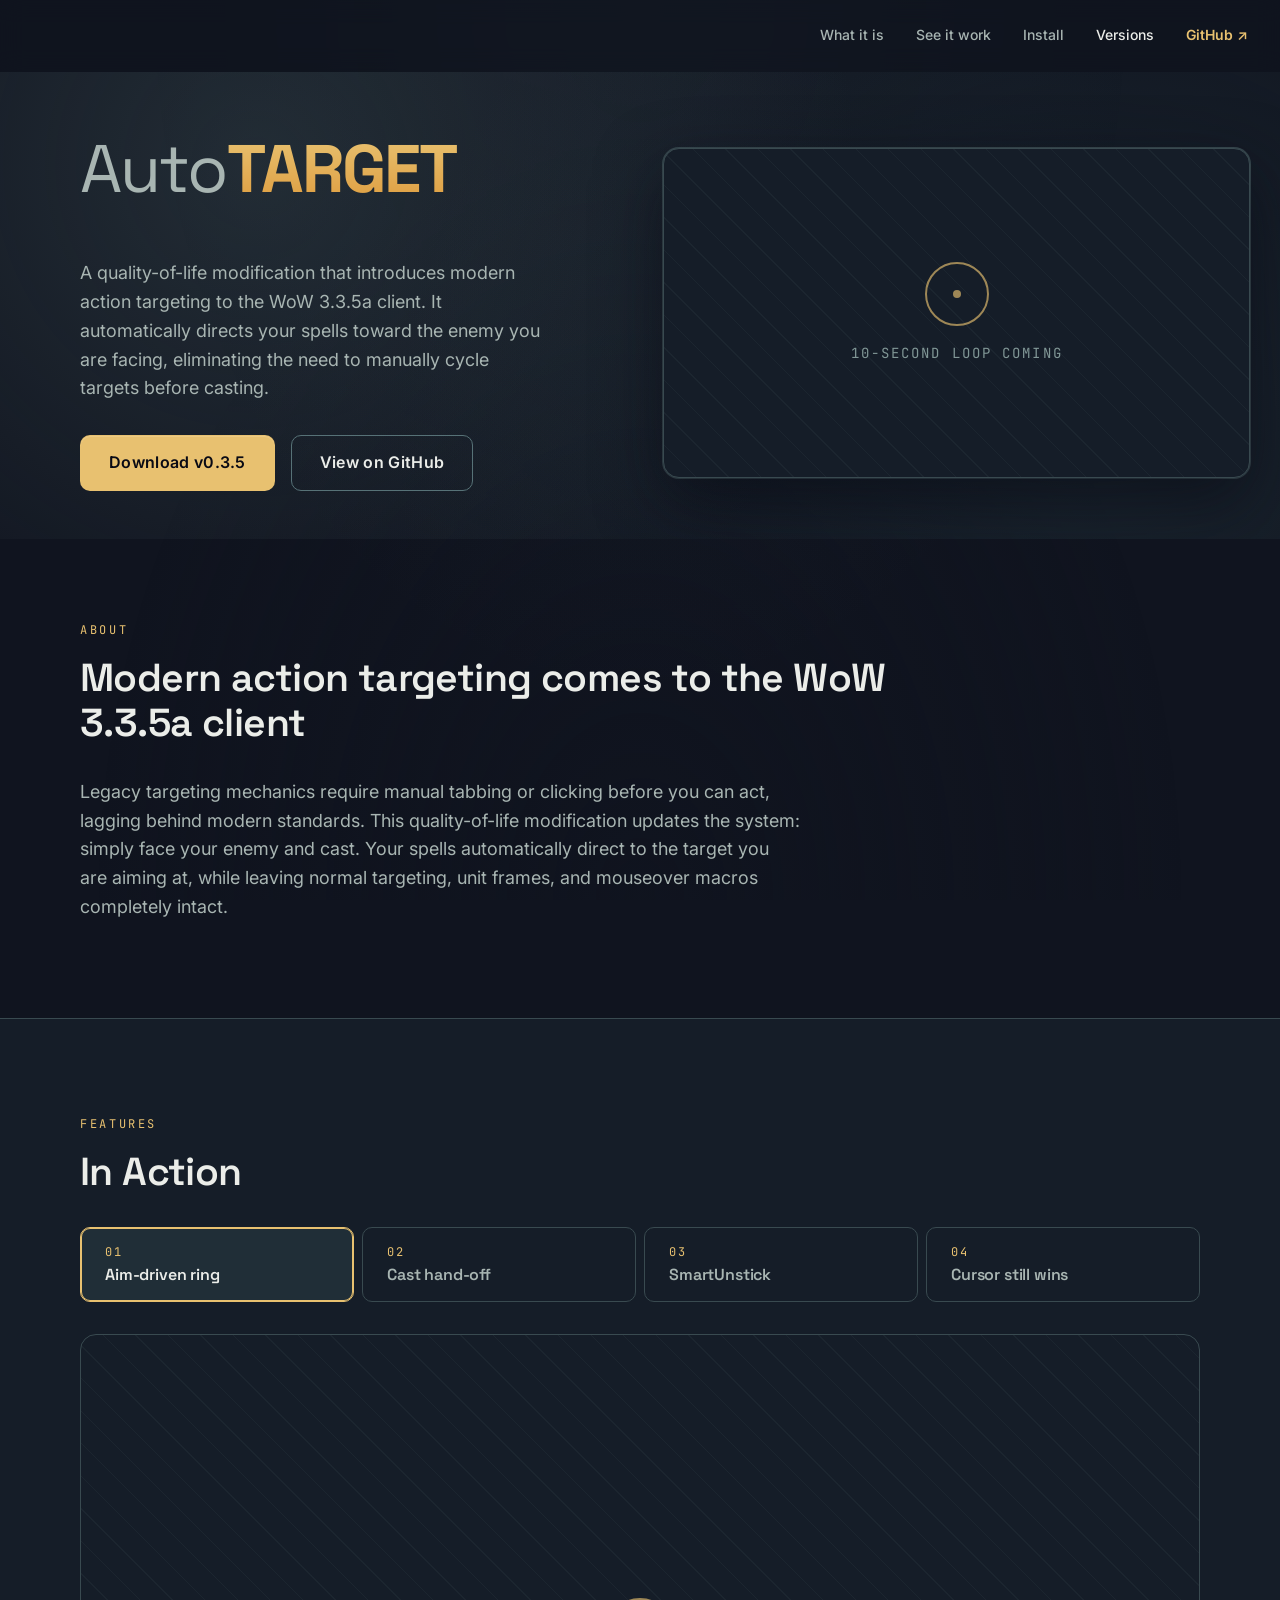
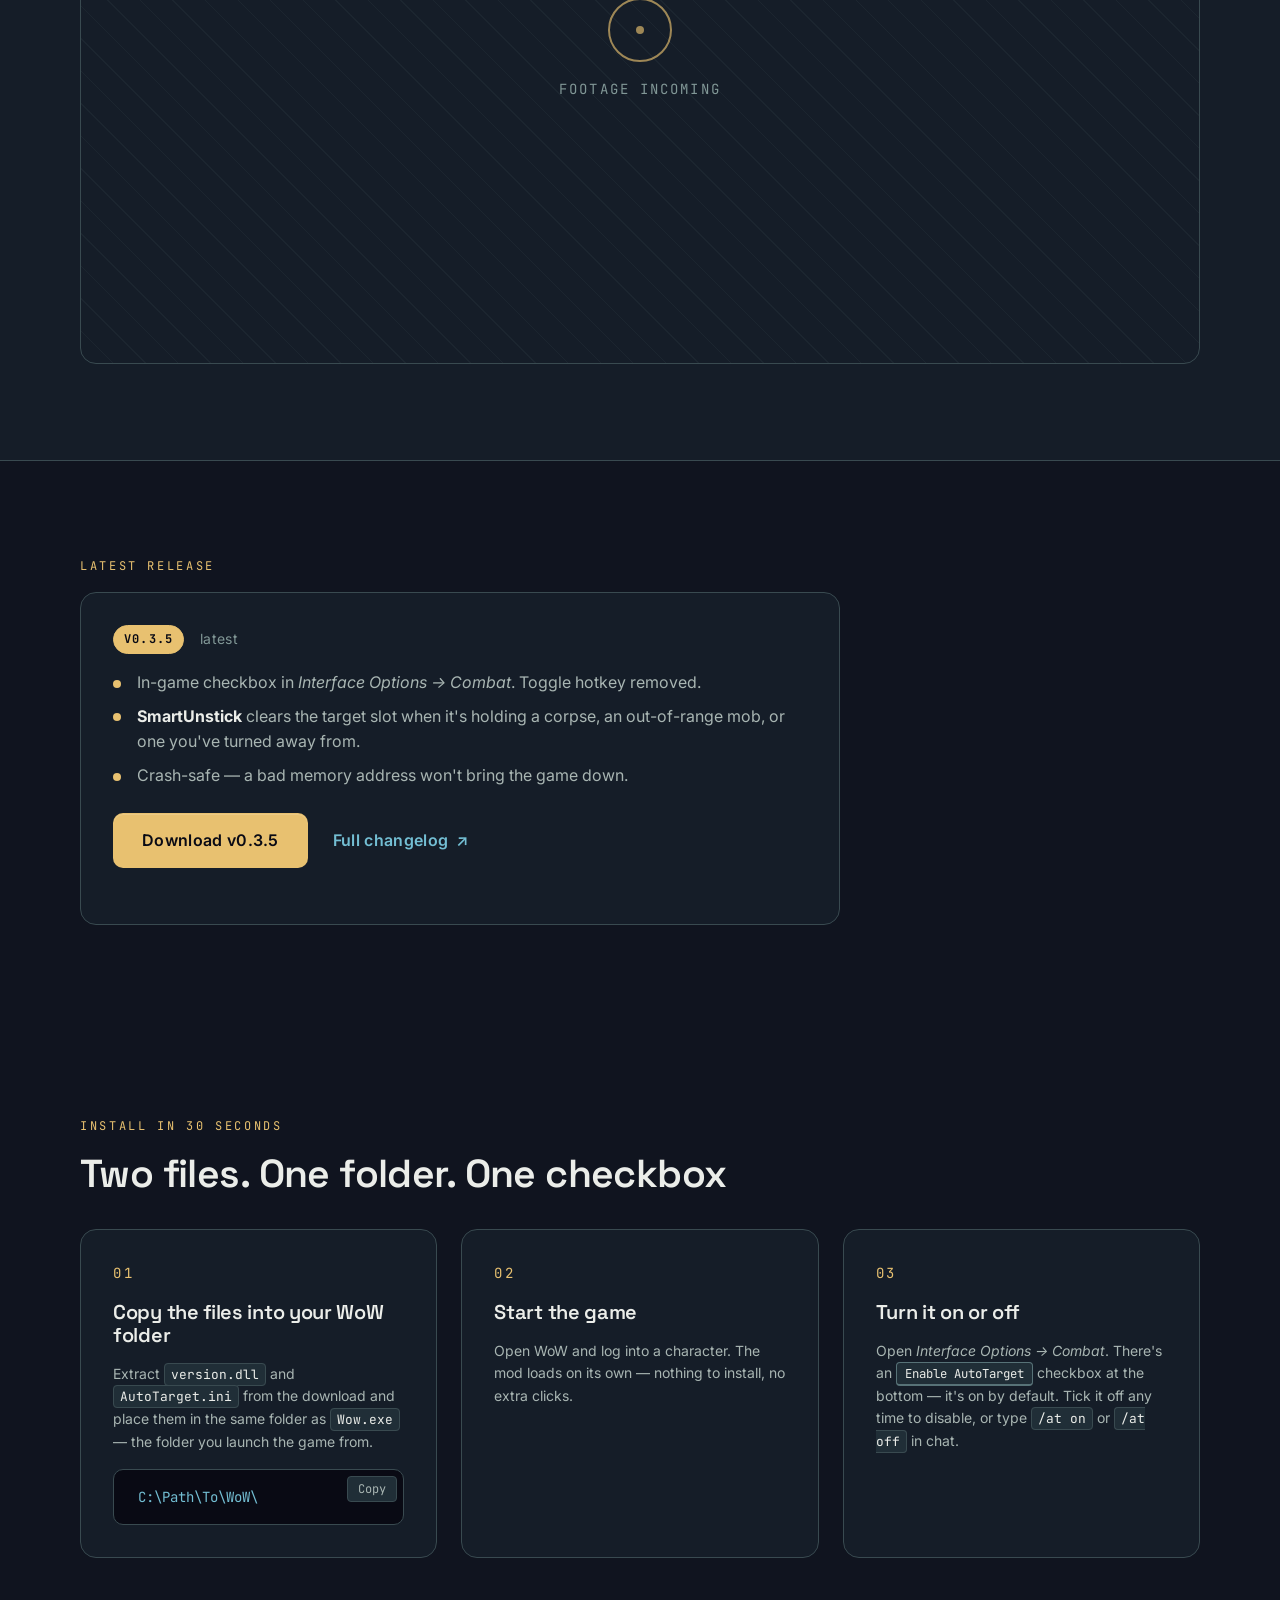
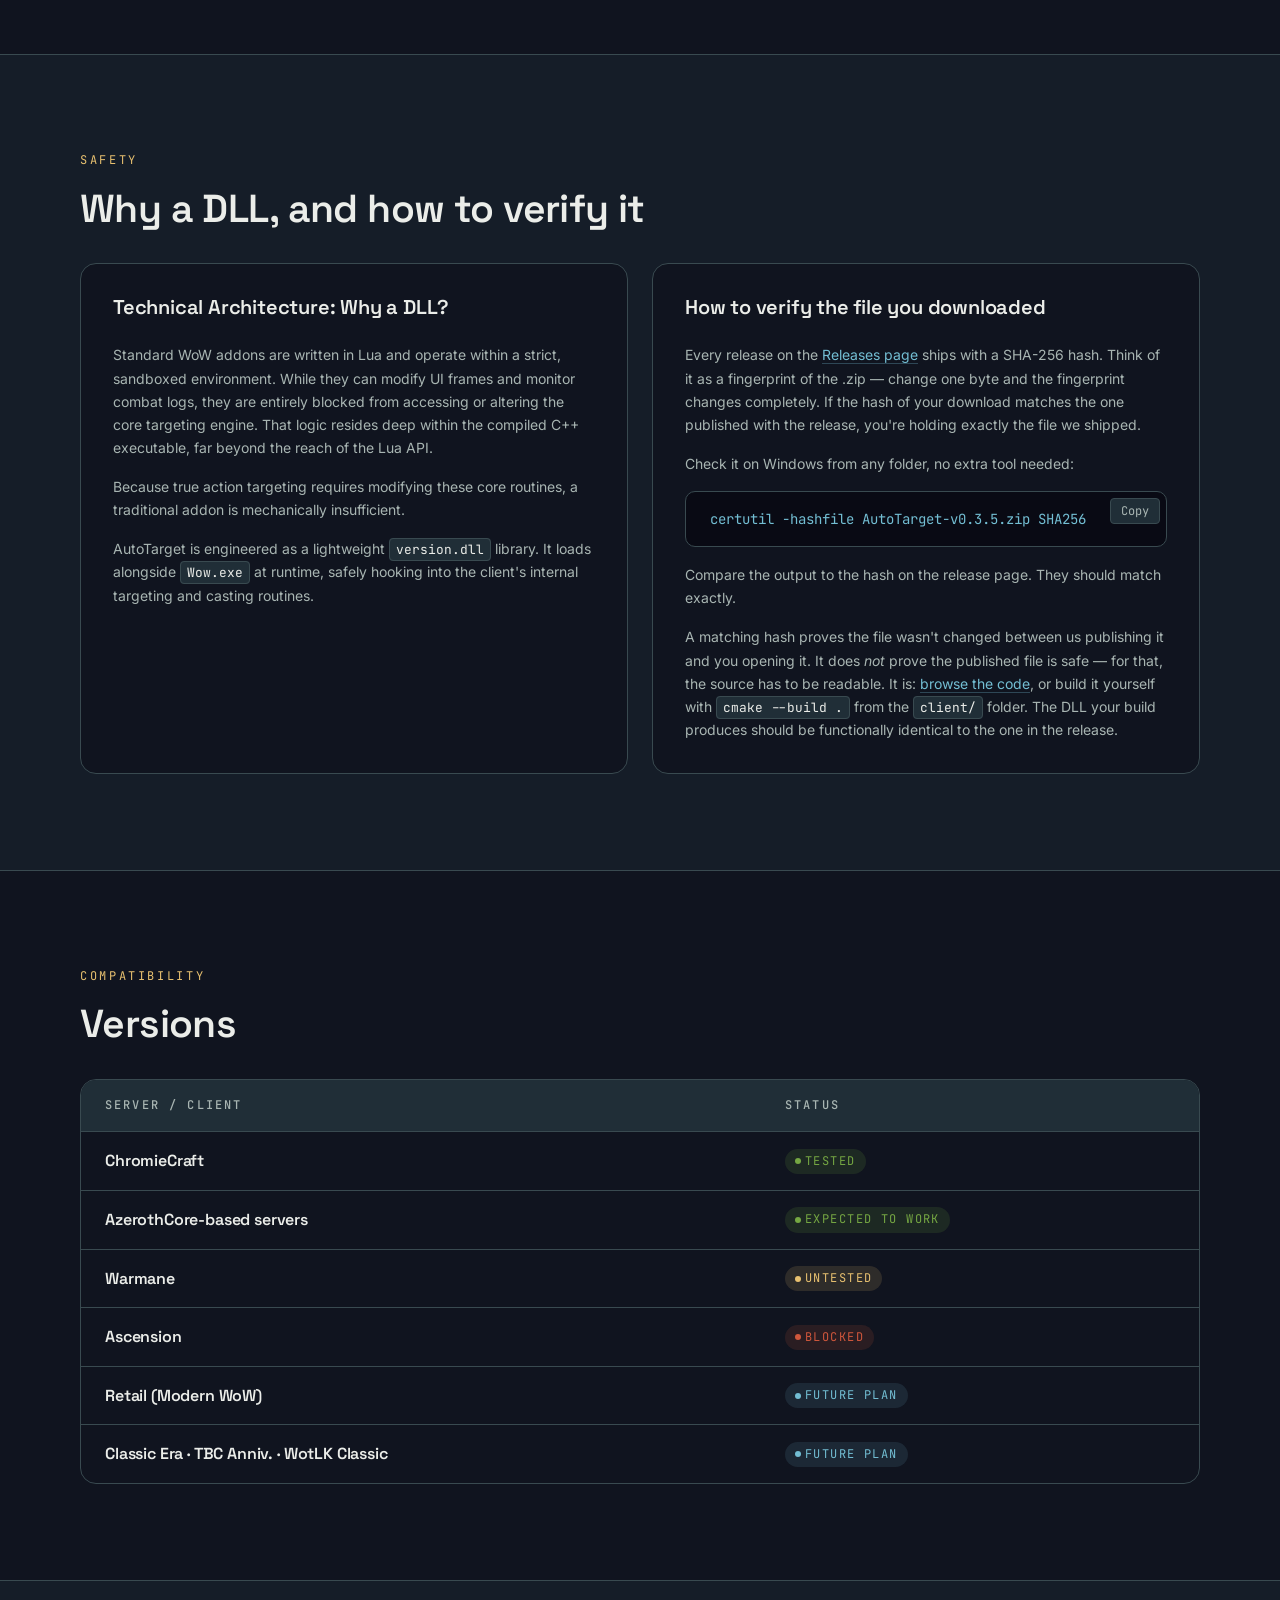
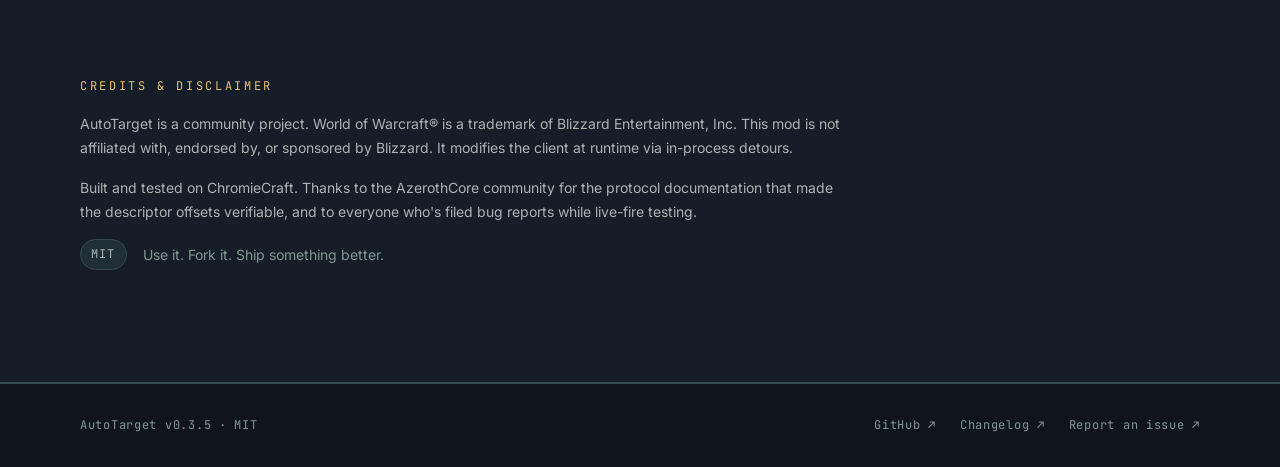
==== commit 7ba3d183: "Site: add Safety section (why a DLL + how to verify the download)" ====
--- a/docs/index.html
+++ b/docs/index.html
@@ -188,7 +188,7 @@
           <a class="btn btn--primary" href="https://github.com/ArmedProphet13/mod-autotarget/releases/latest" rel="noopener">
             Download v0.3.5
           </a>
-          <a class="btn btn--link" href="https://github.com/ArmedProphet13/mod-autotarget/blob/main/CHANGELOG.md" rel="noopener">
+          <a class="btn btn--link" href="https://github.com/ArmedProphet13/mod-autotarget/blob/master/CHANGELOG.md" rel="noopener">
             Full changelog <span aria-hidden="true">↗</span>
           </a>
         </div>
@@ -240,8 +240,76 @@
     </div>
   </section>
 
-  <!-- 7. Compatibility -->
-  <section class="section section--alt" id="compat">
+  <!-- 7. Safety -->
+  <section class="section section--alt" id="safety">
+    <div class="section__inner">
+      <p class="eyebrow">Safety</p>
+      <h2 class="section__title">Why a DLL, and how to verify it</h2>
+      <div class="safety">
+
+        <article class="safety__card">
+          <h3 class="safety__heading">Technical Architecture: Why a DLL?</h3>
+          <p>
+            Standard WoW addons are written in Lua and operate within a
+            strict, sandboxed environment. While they can modify UI frames
+            and monitor combat logs, they are entirely blocked from
+            accessing or altering the core targeting engine. That logic
+            resides deep within the compiled C++ executable, far beyond
+            the reach of the Lua API.
+          </p>
+          <p>
+            Because true action targeting requires modifying these core
+            routines, a traditional addon is mechanically insufficient.
+          </p>
+          <p>
+            AutoTarget is engineered as a lightweight
+            <code class="code--inline">version.dll</code> library. It loads
+            alongside <code class="code--inline">Wow.exe</code> at runtime,
+            safely hooking into the client's internal targeting and
+            casting routines.
+          </p>
+        </article>
+
+        <article class="safety__card">
+          <h3 class="safety__heading">How to verify the file you downloaded</h3>
+          <p>
+            Every release on the
+            <a href="https://github.com/ArmedProphet13/mod-autotarget/releases" rel="noopener">Releases page</a>
+            ships with a SHA-256 hash. Think of it as a fingerprint of
+            the .zip — change one byte and the fingerprint changes
+            completely. If the hash of your download matches the one
+            published with the release, you're holding exactly the file
+            we shipped.
+          </p>
+          <p>Check it on Windows from any folder, no extra tool needed:</p>
+          <div class="code-block">
+            <pre><code id="sha-cmd">certutil -hashfile AutoTarget-v0.3.5.zip SHA256</code></pre>
+            <button class="copy-btn" data-copy-target="sha-cmd" aria-label="Copy command">Copy</button>
+          </div>
+          <p>
+            Compare the output to the hash on the release page. They
+            should match exactly.
+          </p>
+          <p>
+            A matching hash proves the file wasn't changed between us
+            publishing it and you opening it. It does <em>not</em> prove
+            the published file is safe — for that, the source has to be
+            readable. It is:
+            <a href="https://github.com/ArmedProphet13/mod-autotarget/tree/master/client/src" rel="noopener">browse the code</a>,
+            or build it yourself with
+            <code class="code--inline">cmake --build .</code> from the
+            <code class="code--inline">client/</code> folder. The DLL your
+            build produces should be functionally identical to the one in
+            the release.
+          </p>
+        </article>
+
+      </div>
+    </div>
+  </section>
+
+  <!-- 8. Compatibility -->
+  <section class="section" id="compat">
     <div class="section__inner">
       <p class="eyebrow">Compatibility</p>
       <h2 class="section__title">Versions</h2>
@@ -316,7 +384,7 @@
     <div class="footer__left">AutoTarget v0.3.5 · MIT</div>
     <div class="footer__right">
       <a href="https://github.com/ArmedProphet13/mod-autotarget" rel="noopener">GitHub ↗</a>
-      <a href="https://github.com/ArmedProphet13/mod-autotarget/blob/main/CHANGELOG.md" rel="noopener">Changelog ↗</a>
+      <a href="https://github.com/ArmedProphet13/mod-autotarget/blob/master/CHANGELOG.md" rel="noopener">Changelog ↗</a>
       <a href="https://github.com/ArmedProphet13/mod-autotarget/issues" rel="noopener">Report an issue ↗</a>
     </div>
   </div>
--- a/docs/styles.css
+++ b/docs/styles.css
@@ -730,6 +730,45 @@
   border-color: var(--accent-gold);
 }
 
+/* ---- Safety section ------------------------------------------------------ */
+
+.safety {
+  display: grid;
+  grid-template-columns: 1fr 1fr;
+  gap: var(--sp-4);
+}
+@media (max-width: 920px) {
+  .safety { grid-template-columns: 1fr; }
+}
+.safety__card {
+  background: var(--bg-page);
+  border: 1px solid var(--border);
+  border-radius: var(--radius-lg);
+  padding: var(--sp-5);
+  display: flex;
+  flex-direction: column;
+  gap: var(--sp-3);
+}
+.safety__heading {
+  font-size: var(--fs-lg);
+  margin: 0 0 var(--sp-2);
+  letter-spacing: -0.01em;
+}
+.safety__card p {
+  margin: 0;
+  color: var(--text-secondary);
+  font-size: var(--fs-sm);
+  line-height: 1.65;
+}
+.safety__card p code { color: var(--text-primary); }
+.safety__card a {
+  color: var(--accent-steel);
+  text-decoration: underline;
+  text-decoration-color: rgba(115, 190, 211, 0.3);
+  text-underline-offset: 3px;
+}
+.safety__card a:hover { color: var(--accent-steel-hover); }
+
 /* ---- Compatibility table ------------------------------------------------- */
 
 .table-wrap {
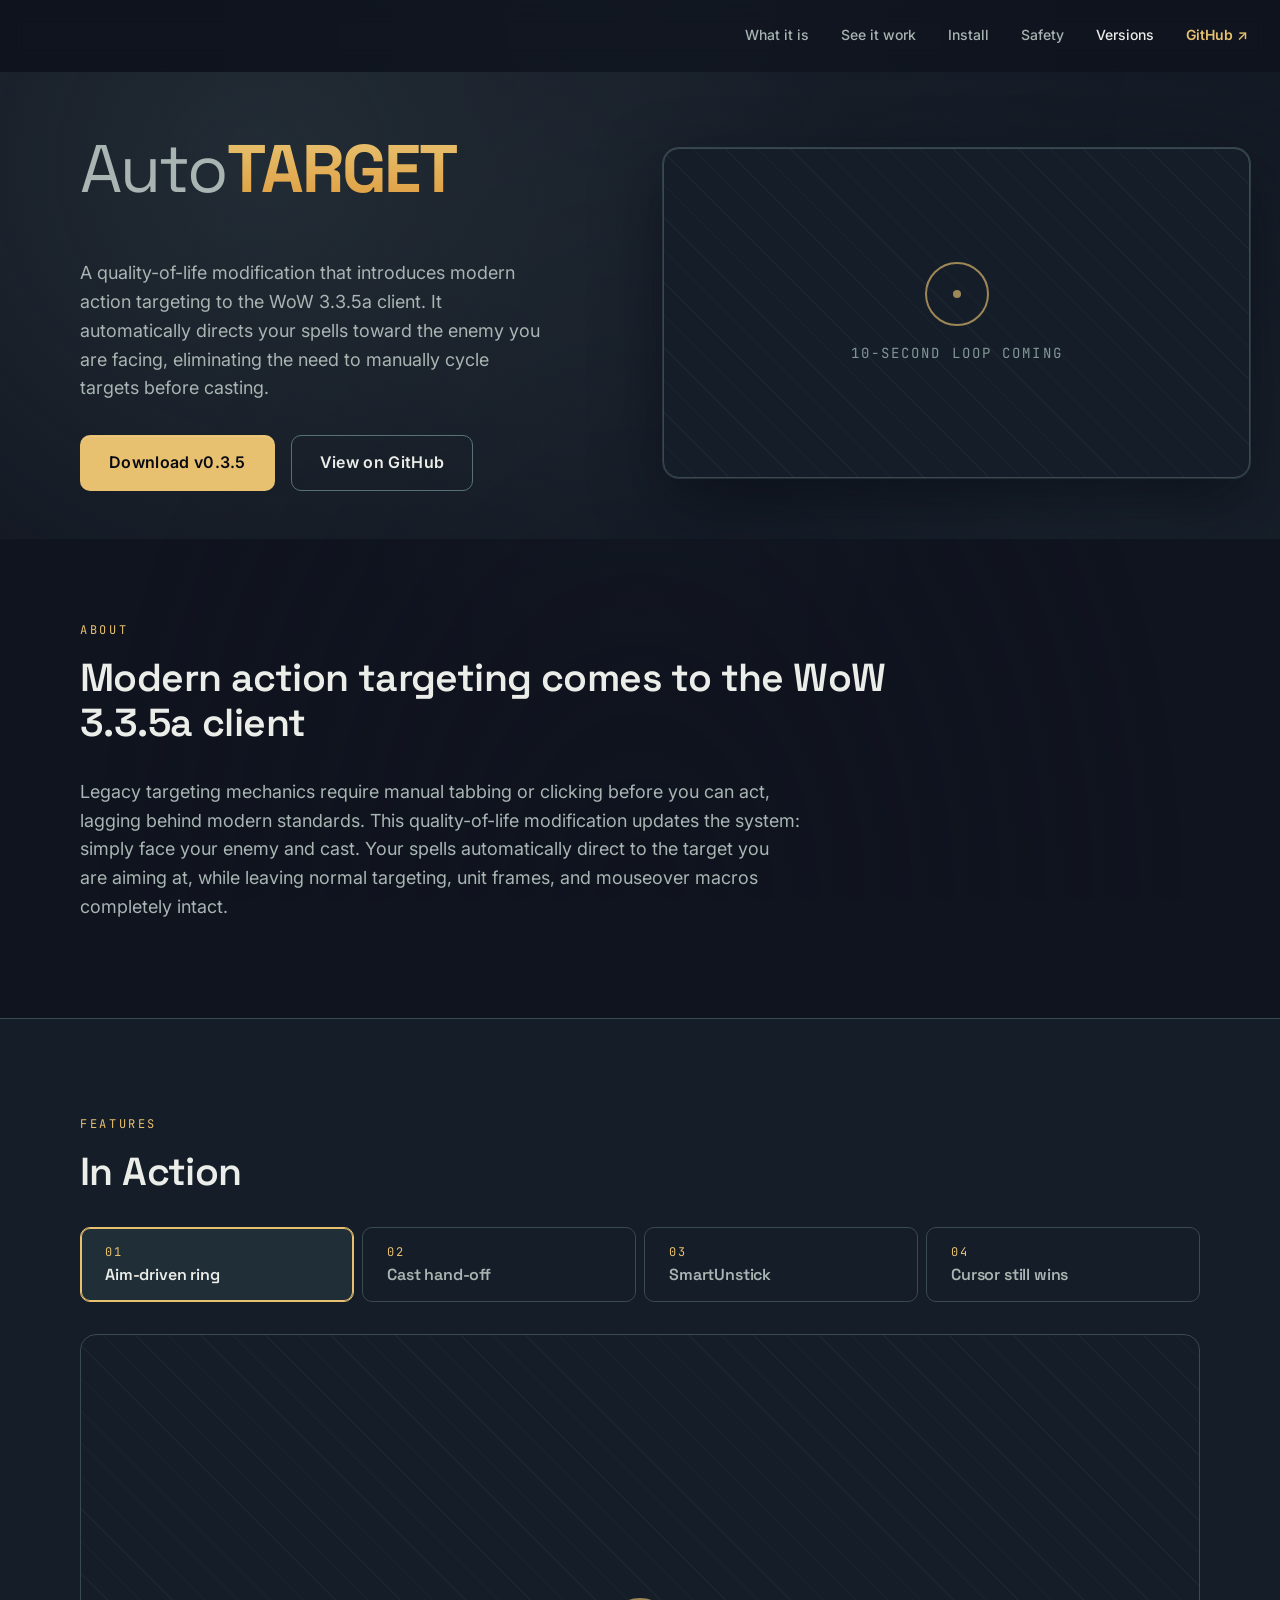
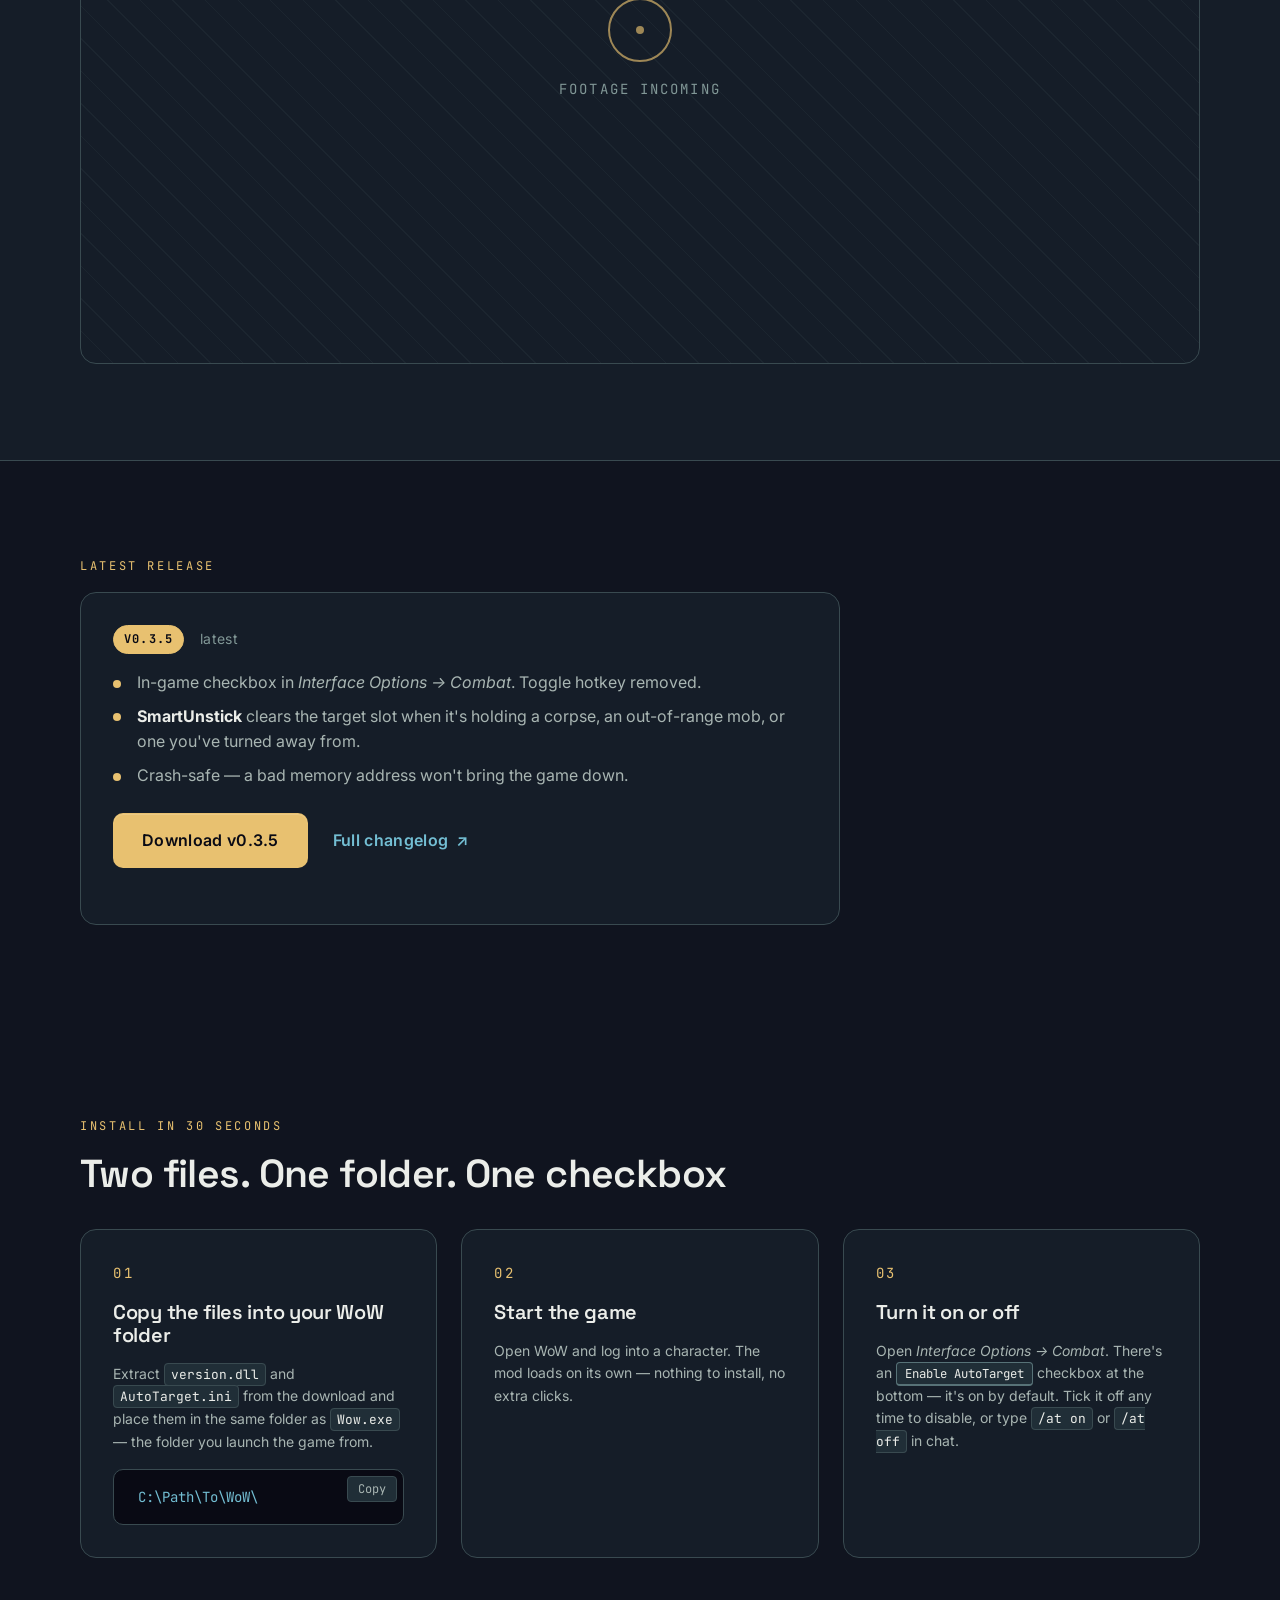
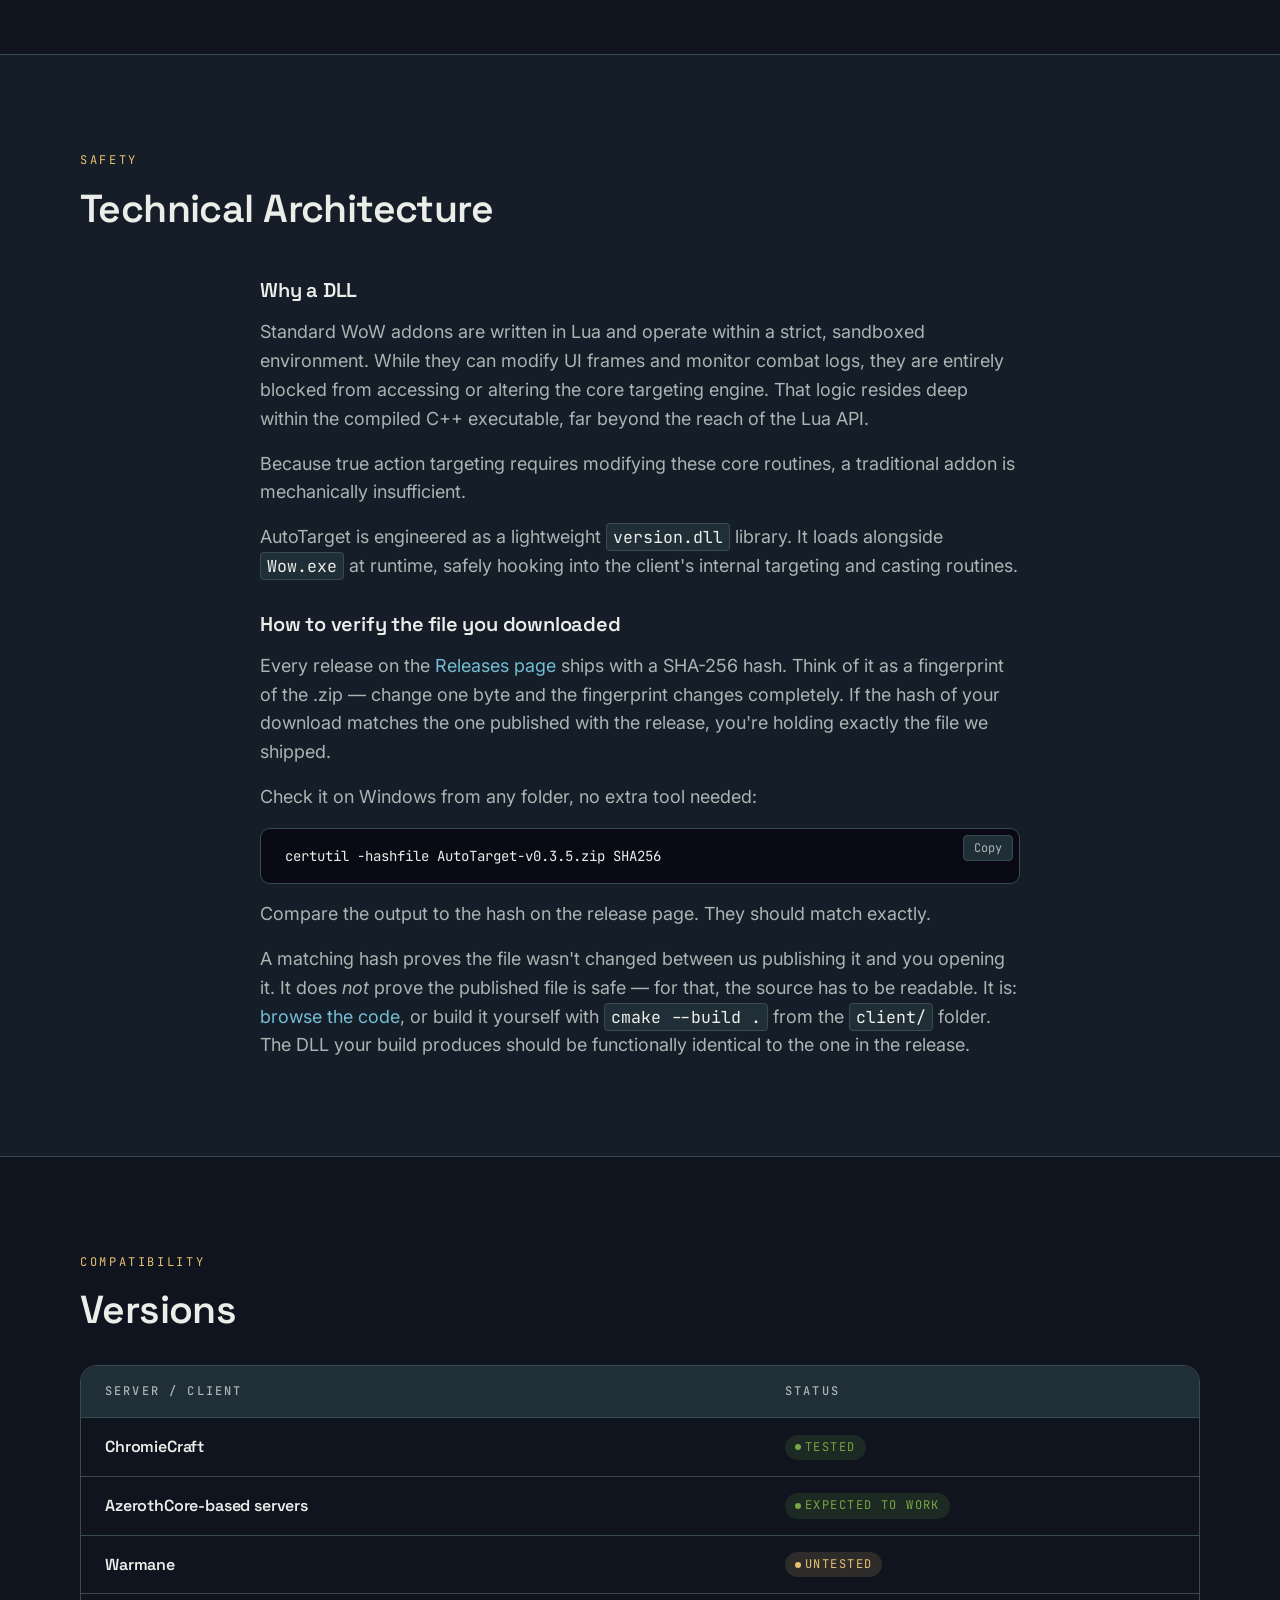
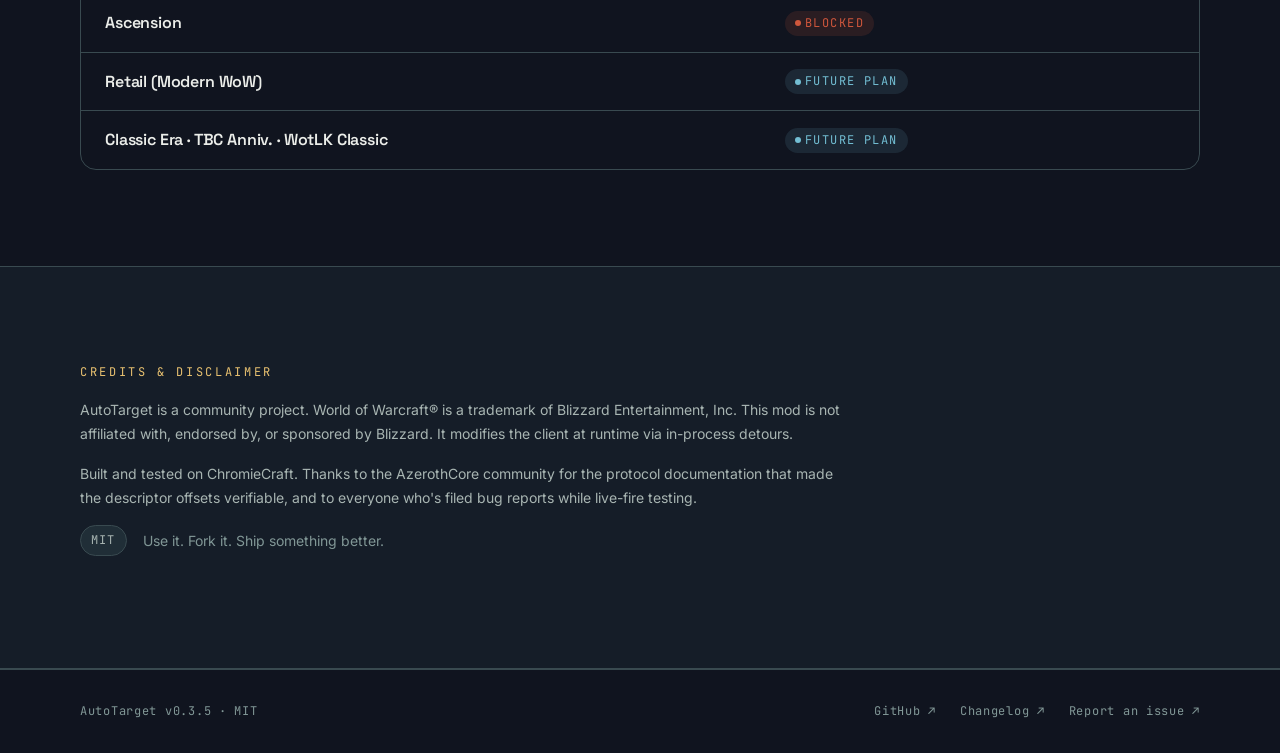
==== commit 1c033836: "Site: rework Safety section + add Safety to top nav - Section title is now 'Technical Architecture' " ====
--- a/docs/index.html
+++ b/docs/index.html
@@ -32,6 +32,7 @@
     <a href="#what">What it is</a>
     <a href="#see">See it work</a>
     <a href="#install">Install</a>
+    <a href="#safety">Safety</a>
     <a href="#compat">Versions</a>
     <a href="https://github.com/ArmedProphet13/mod-autotarget" class="nav__github" rel="noopener">GitHub <span aria-hidden="true">↗</span></a>
   </nav>
@@ -244,65 +245,60 @@
   <section class="section section--alt" id="safety">
     <div class="section__inner">
       <p class="eyebrow">Safety</p>
-      <h2 class="section__title">Why a DLL, and how to verify it</h2>
-      <div class="safety">
-
-        <article class="safety__card">
-          <h3 class="safety__heading">Technical Architecture: Why a DLL?</h3>
-          <p>
-            Standard WoW addons are written in Lua and operate within a
-            strict, sandboxed environment. While they can modify UI frames
-            and monitor combat logs, they are entirely blocked from
-            accessing or altering the core targeting engine. That logic
-            resides deep within the compiled C++ executable, far beyond
-            the reach of the Lua API.
-          </p>
-          <p>
-            Because true action targeting requires modifying these core
-            routines, a traditional addon is mechanically insufficient.
-          </p>
-          <p>
-            AutoTarget is engineered as a lightweight
-            <code class="code--inline">version.dll</code> library. It loads
-            alongside <code class="code--inline">Wow.exe</code> at runtime,
-            safely hooking into the client's internal targeting and
-            casting routines.
-          </p>
-        </article>
-
-        <article class="safety__card">
-          <h3 class="safety__heading">How to verify the file you downloaded</h3>
-          <p>
-            Every release on the
-            <a href="https://github.com/ArmedProphet13/mod-autotarget/releases" rel="noopener">Releases page</a>
-            ships with a SHA-256 hash. Think of it as a fingerprint of
-            the .zip — change one byte and the fingerprint changes
-            completely. If the hash of your download matches the one
-            published with the release, you're holding exactly the file
-            we shipped.
-          </p>
-          <p>Check it on Windows from any folder, no extra tool needed:</p>
-          <div class="code-block">
-            <pre><code id="sha-cmd">certutil -hashfile AutoTarget-v0.3.5.zip SHA256</code></pre>
-            <button class="copy-btn" data-copy-target="sha-cmd" aria-label="Copy command">Copy</button>
-          </div>
-          <p>
-            Compare the output to the hash on the release page. They
-            should match exactly.
-          </p>
-          <p>
-            A matching hash proves the file wasn't changed between us
-            publishing it and you opening it. It does <em>not</em> prove
-            the published file is safe — for that, the source has to be
-            readable. It is:
-            <a href="https://github.com/ArmedProphet13/mod-autotarget/tree/master/client/src" rel="noopener">browse the code</a>,
-            or build it yourself with
-            <code class="code--inline">cmake --build .</code> from the
-            <code class="code--inline">client/</code> folder. The DLL your
-            build produces should be functionally identical to the one in
-            the release.
-          </p>
-        </article>
+      <h2 class="section__title">Technical Architecture</h2>
+      <div class="prose prose--narrow">
+
+        <h3 class="prose__subhead">Why a DLL</h3>
+        <p>
+          Standard WoW addons are written in Lua and operate within a
+          strict, sandboxed environment. While they can modify UI frames
+          and monitor combat logs, they are entirely blocked from
+          accessing or altering the core targeting engine. That logic
+          resides deep within the compiled C++ executable, far beyond
+          the reach of the Lua API.
+        </p>
+        <p>
+          Because true action targeting requires modifying these core
+          routines, a traditional addon is mechanically insufficient.
+        </p>
+        <p>
+          AutoTarget is engineered as a lightweight
+          <code class="code--inline">version.dll</code> library. It loads
+          alongside <code class="code--inline">Wow.exe</code> at runtime,
+          safely hooking into the client's internal targeting and casting
+          routines.
+        </p>
+
+        <h3 class="prose__subhead">How to verify the file you downloaded</h3>
+        <p>
+          Every release on the
+          <a href="https://github.com/ArmedProphet13/mod-autotarget/releases" rel="noopener">Releases page</a>
+          ships with a SHA-256 hash. Think of it as a fingerprint of the
+          .zip — change one byte and the fingerprint changes completely.
+          If the hash of your download matches the one published with the
+          release, you're holding exactly the file we shipped.
+        </p>
+        <p>Check it on Windows from any folder, no extra tool needed:</p>
+        <div class="code-block">
+          <pre><code id="sha-cmd">certutil -hashfile AutoTarget-v0.3.5.zip SHA256</code></pre>
+          <button class="copy-btn" data-copy-target="sha-cmd" aria-label="Copy command">Copy</button>
+        </div>
+        <p>
+          Compare the output to the hash on the release page. They should
+          match exactly.
+        </p>
+        <p>
+          A matching hash proves the file wasn't changed between us
+          publishing it and you opening it. It does <em>not</em> prove the
+          published file is safe — for that, the source has to be
+          readable. It is:
+          <a href="https://github.com/ArmedProphet13/mod-autotarget/tree/master/client/src" rel="noopener">browse the code</a>,
+          or build it yourself with
+          <code class="code--inline">cmake --build .</code> from the
+          <code class="code--inline">client/</code> folder. The DLL your
+          build produces should be functionally identical to the one in
+          the release.
+        </p>
 
       </div>
     </div>
--- a/docs/styles.css
+++ b/docs/styles.css
@@ -730,44 +730,17 @@
   border-color: var(--accent-gold);
 }
 
-/* ---- Safety section ------------------------------------------------------ */
-
-.safety {
-  display: grid;
-  grid-template-columns: 1fr 1fr;
-  gap: var(--sp-4);
-}
-@media (max-width: 920px) {
-  .safety { grid-template-columns: 1fr; }
-}
-.safety__card {
-  background: var(--bg-page);
-  border: 1px solid var(--border);
-  border-radius: var(--radius-lg);
-  padding: var(--sp-5);
-  display: flex;
-  flex-direction: column;
-  gap: var(--sp-3);
-}
-.safety__heading {
+/* ---- Prose subheads (used inside .prose for in-section subsections) ------ */
+
+.prose__subhead {
   font-size: var(--fs-lg);
-  margin: 0 0 var(--sp-2);
   letter-spacing: -0.01em;
-}
-.safety__card p {
-  margin: 0;
-  color: var(--text-secondary);
-  font-size: var(--fs-sm);
-  line-height: 1.65;
-}
-.safety__card p code { color: var(--text-primary); }
-.safety__card a {
-  color: var(--accent-steel);
-  text-decoration: underline;
-  text-decoration-color: rgba(115, 190, 211, 0.3);
-  text-underline-offset: 3px;
-}
-.safety__card a:hover { color: var(--accent-steel-hover); }
+  color: var(--text-primary);
+  margin: var(--sp-5) 0 var(--sp-3);
+}
+.prose__subhead:first-child { margin-top: 0; }
+
+.prose .code-block { margin: var(--sp-3) 0; }
 
 /* ---- Compatibility table ------------------------------------------------- */
 
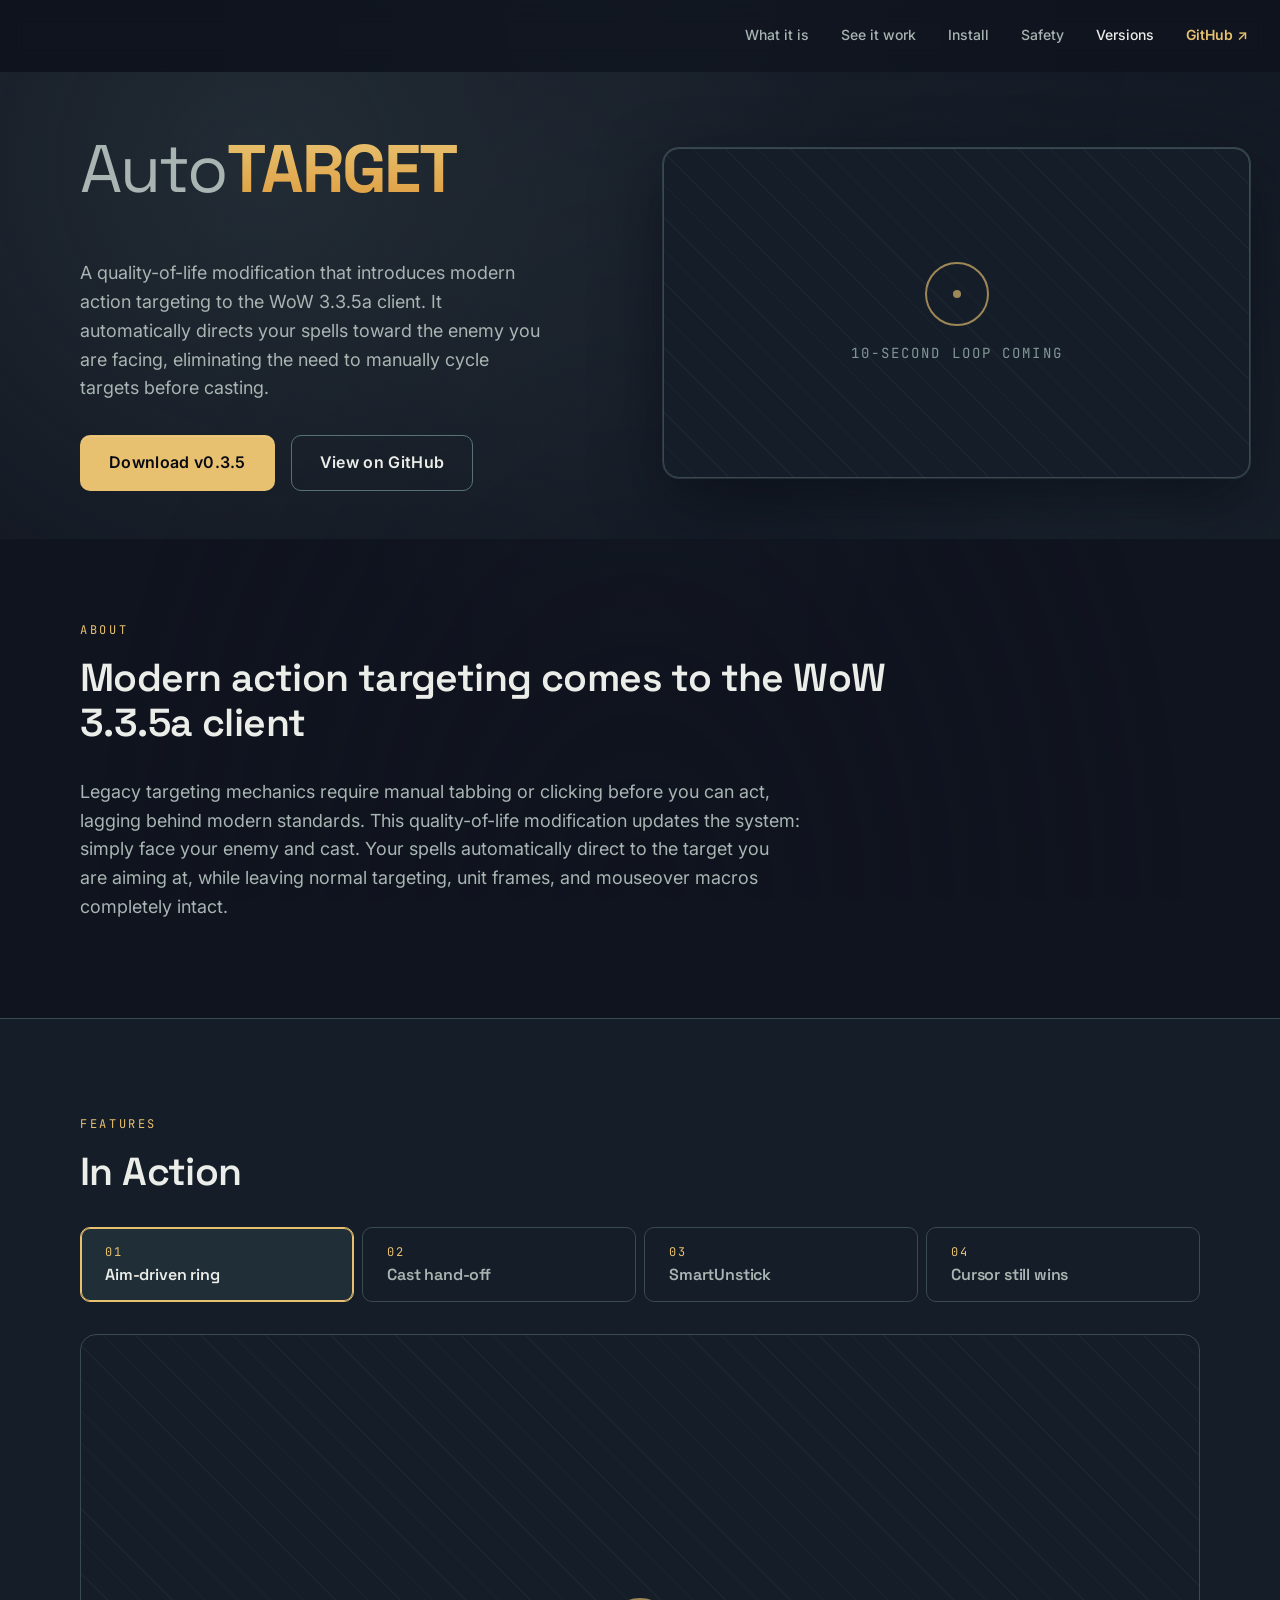
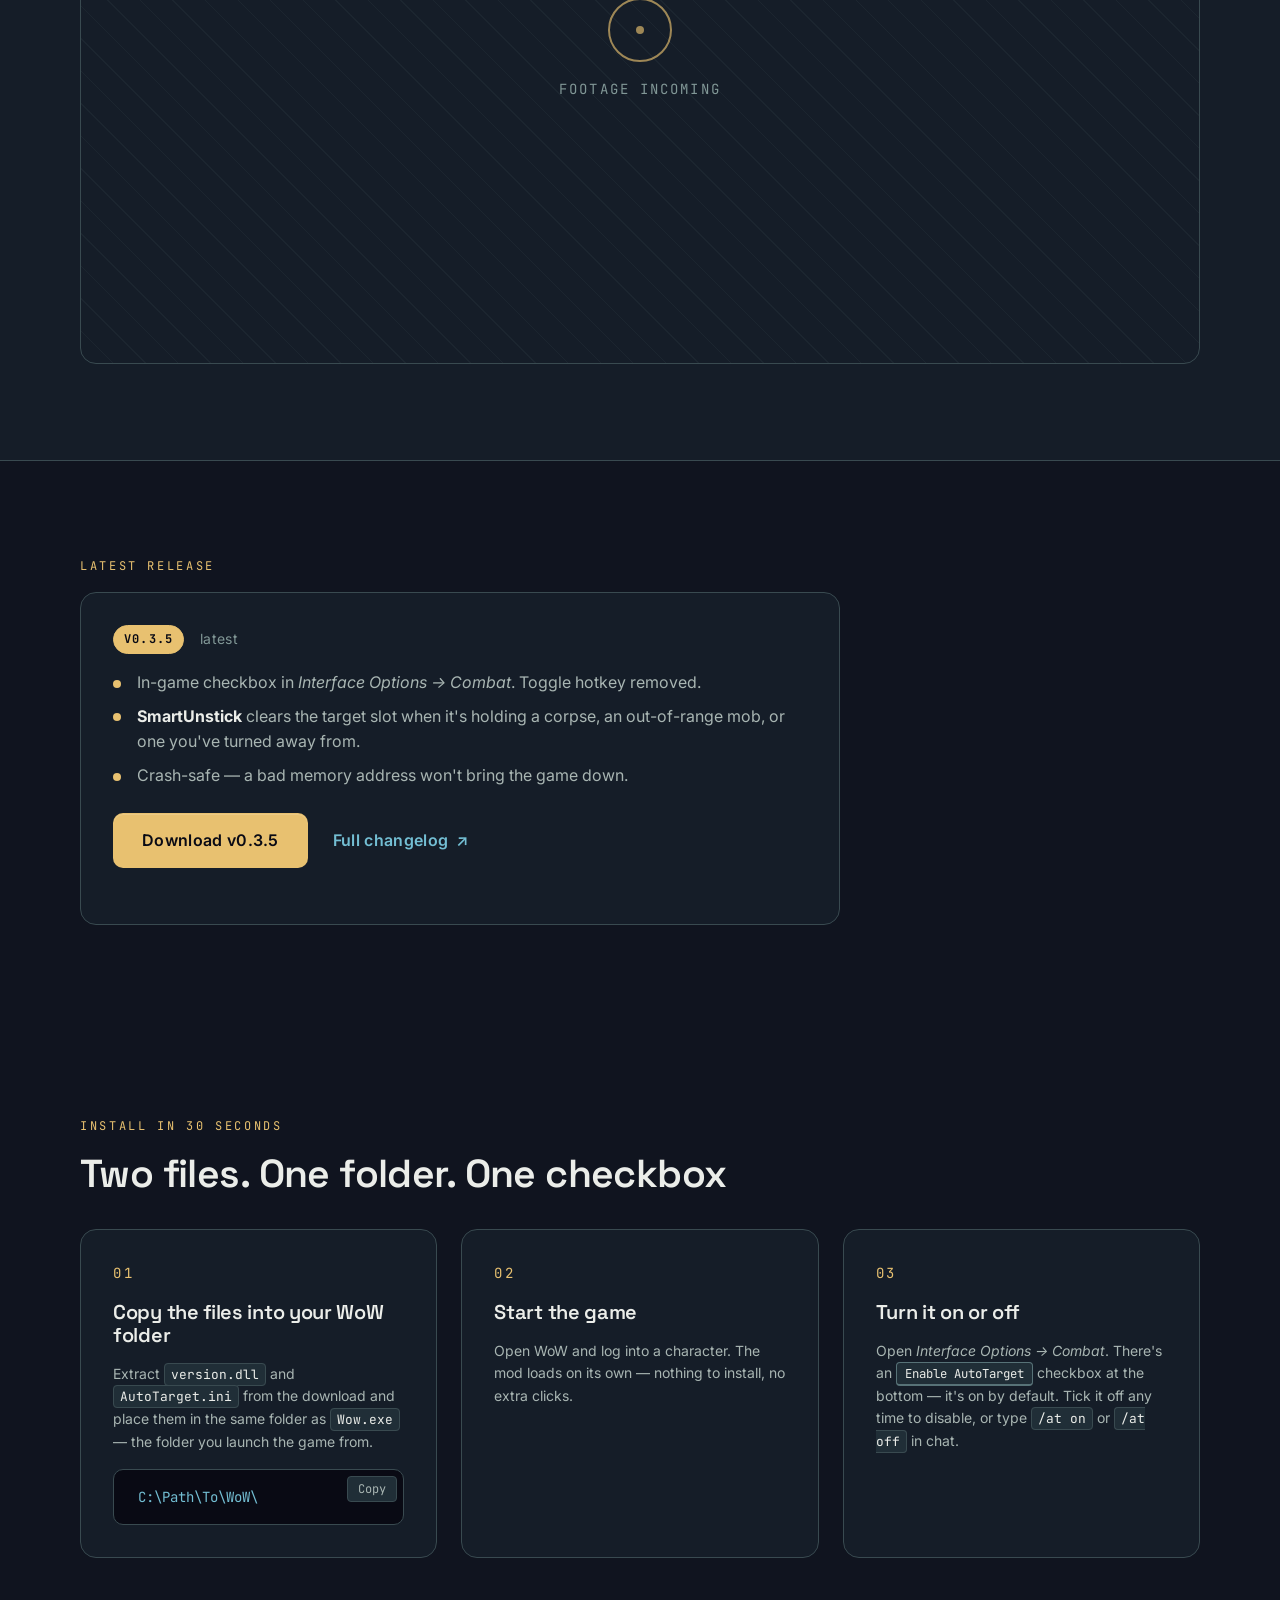
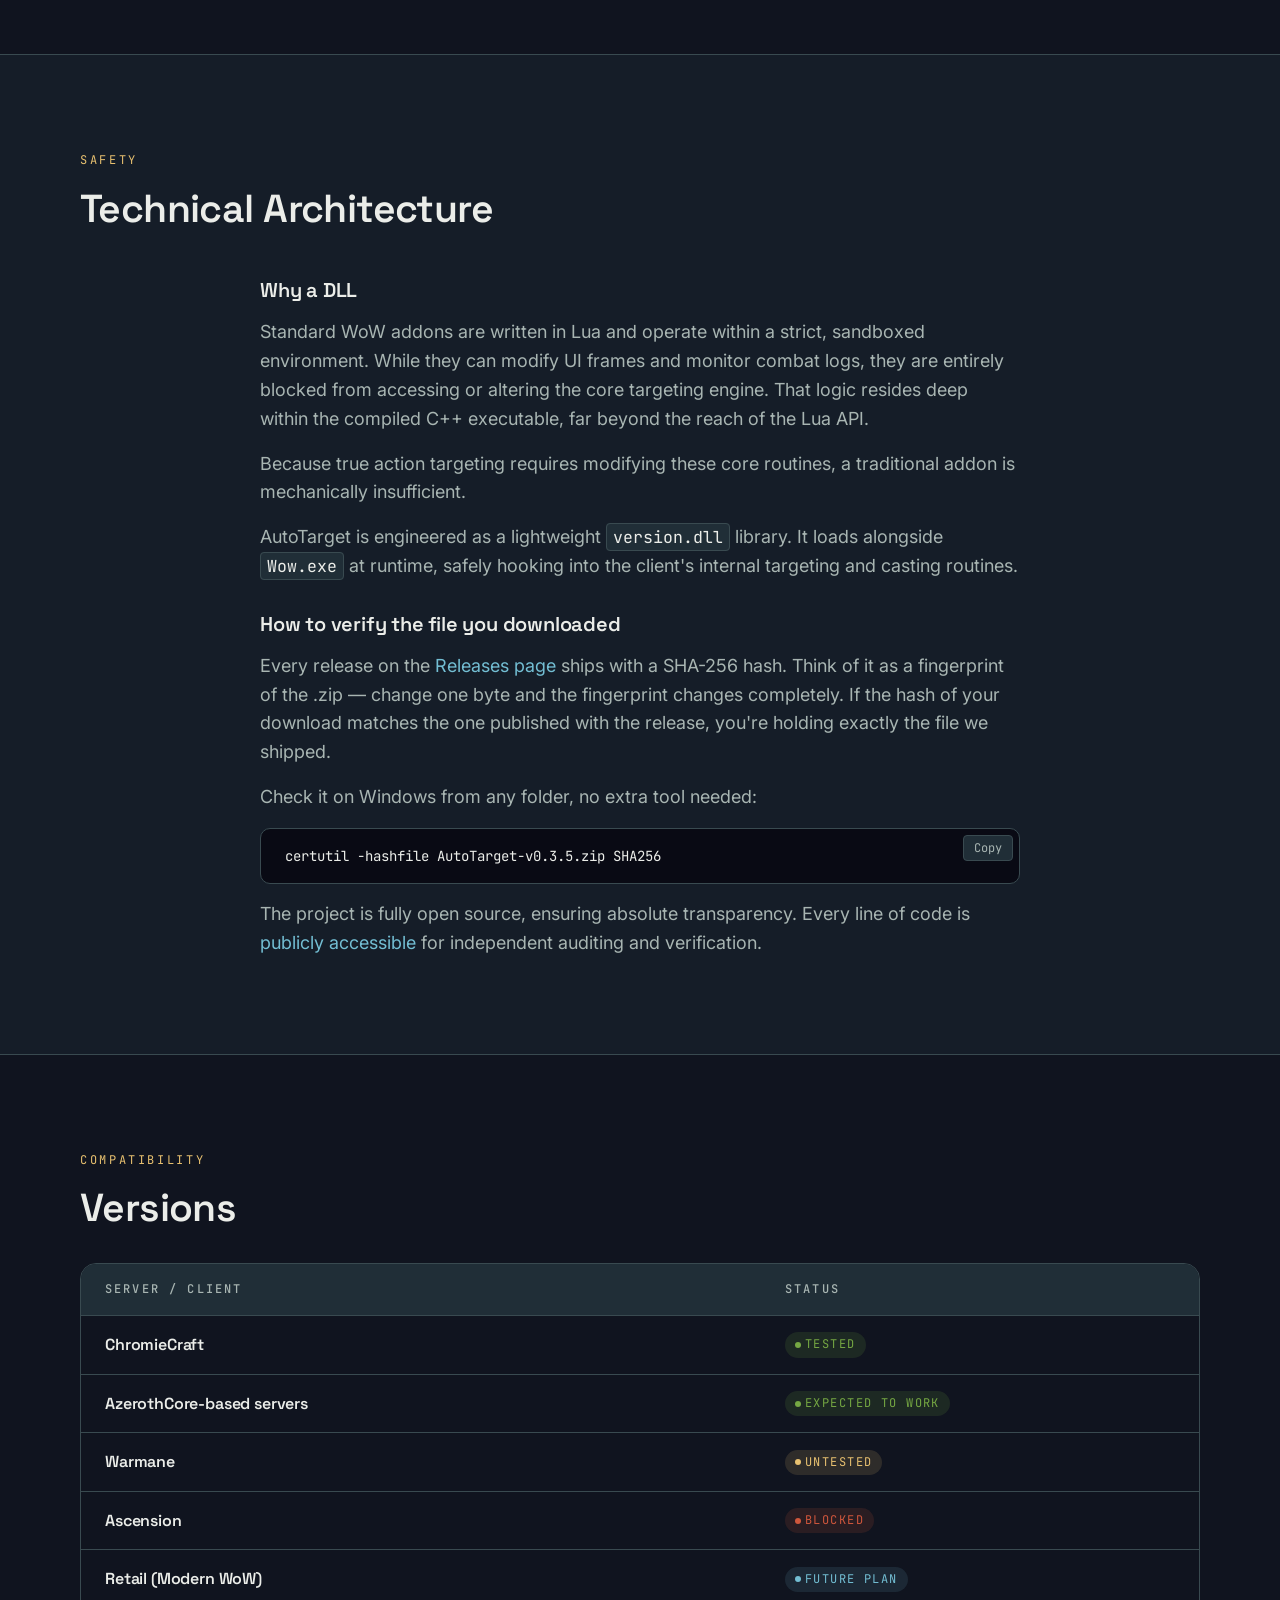
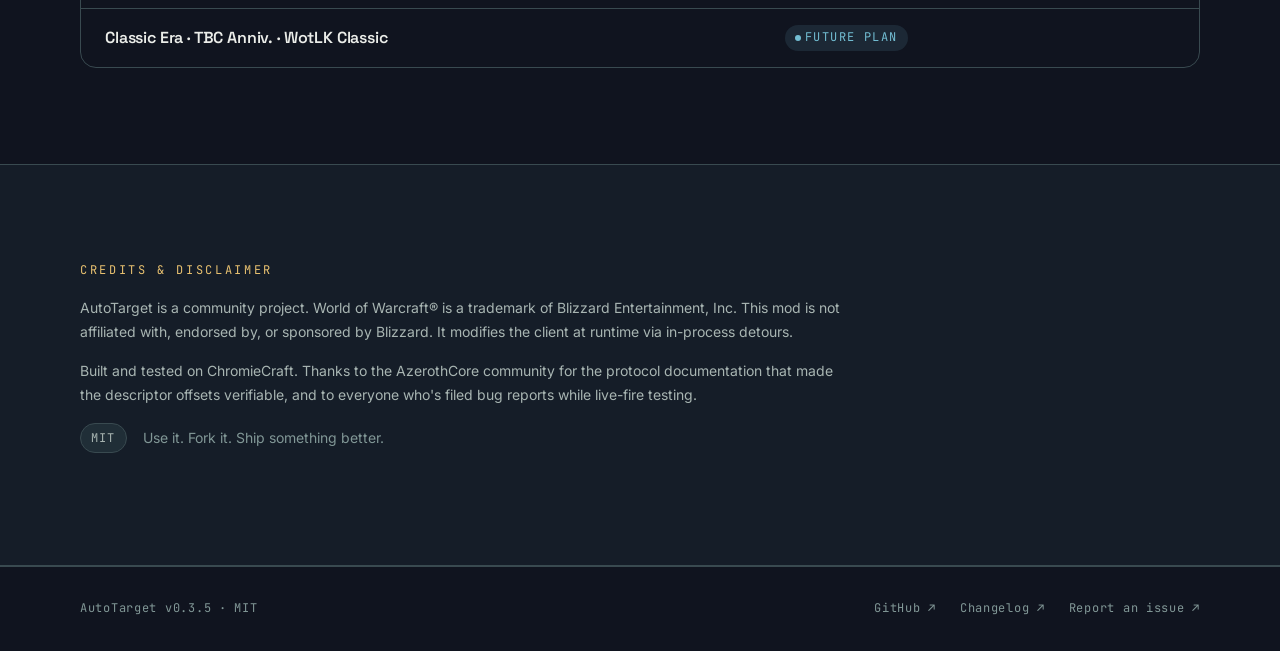
==== commit d60c59e5: "Site: simpler closing on Safety section (open source + audit)" ====
--- a/docs/index.html
+++ b/docs/index.html
@@ -284,20 +284,10 @@
           <button class="copy-btn" data-copy-target="sha-cmd" aria-label="Copy command">Copy</button>
         </div>
         <p>
-          Compare the output to the hash on the release page. They should
-          match exactly.
-        </p>
-        <p>
-          A matching hash proves the file wasn't changed between us
-          publishing it and you opening it. It does <em>not</em> prove the
-          published file is safe — for that, the source has to be
-          readable. It is:
-          <a href="https://github.com/ArmedProphet13/mod-autotarget/tree/master/client/src" rel="noopener">browse the code</a>,
-          or build it yourself with
-          <code class="code--inline">cmake --build .</code> from the
-          <code class="code--inline">client/</code> folder. The DLL your
-          build produces should be functionally identical to the one in
-          the release.
+          The project is fully open source, ensuring absolute
+          transparency. Every line of code is
+          <a href="https://github.com/ArmedProphet13/mod-autotarget/tree/master/client/src" rel="noopener">publicly accessible</a>
+          for independent auditing and verification.
         </p>
 
       </div>
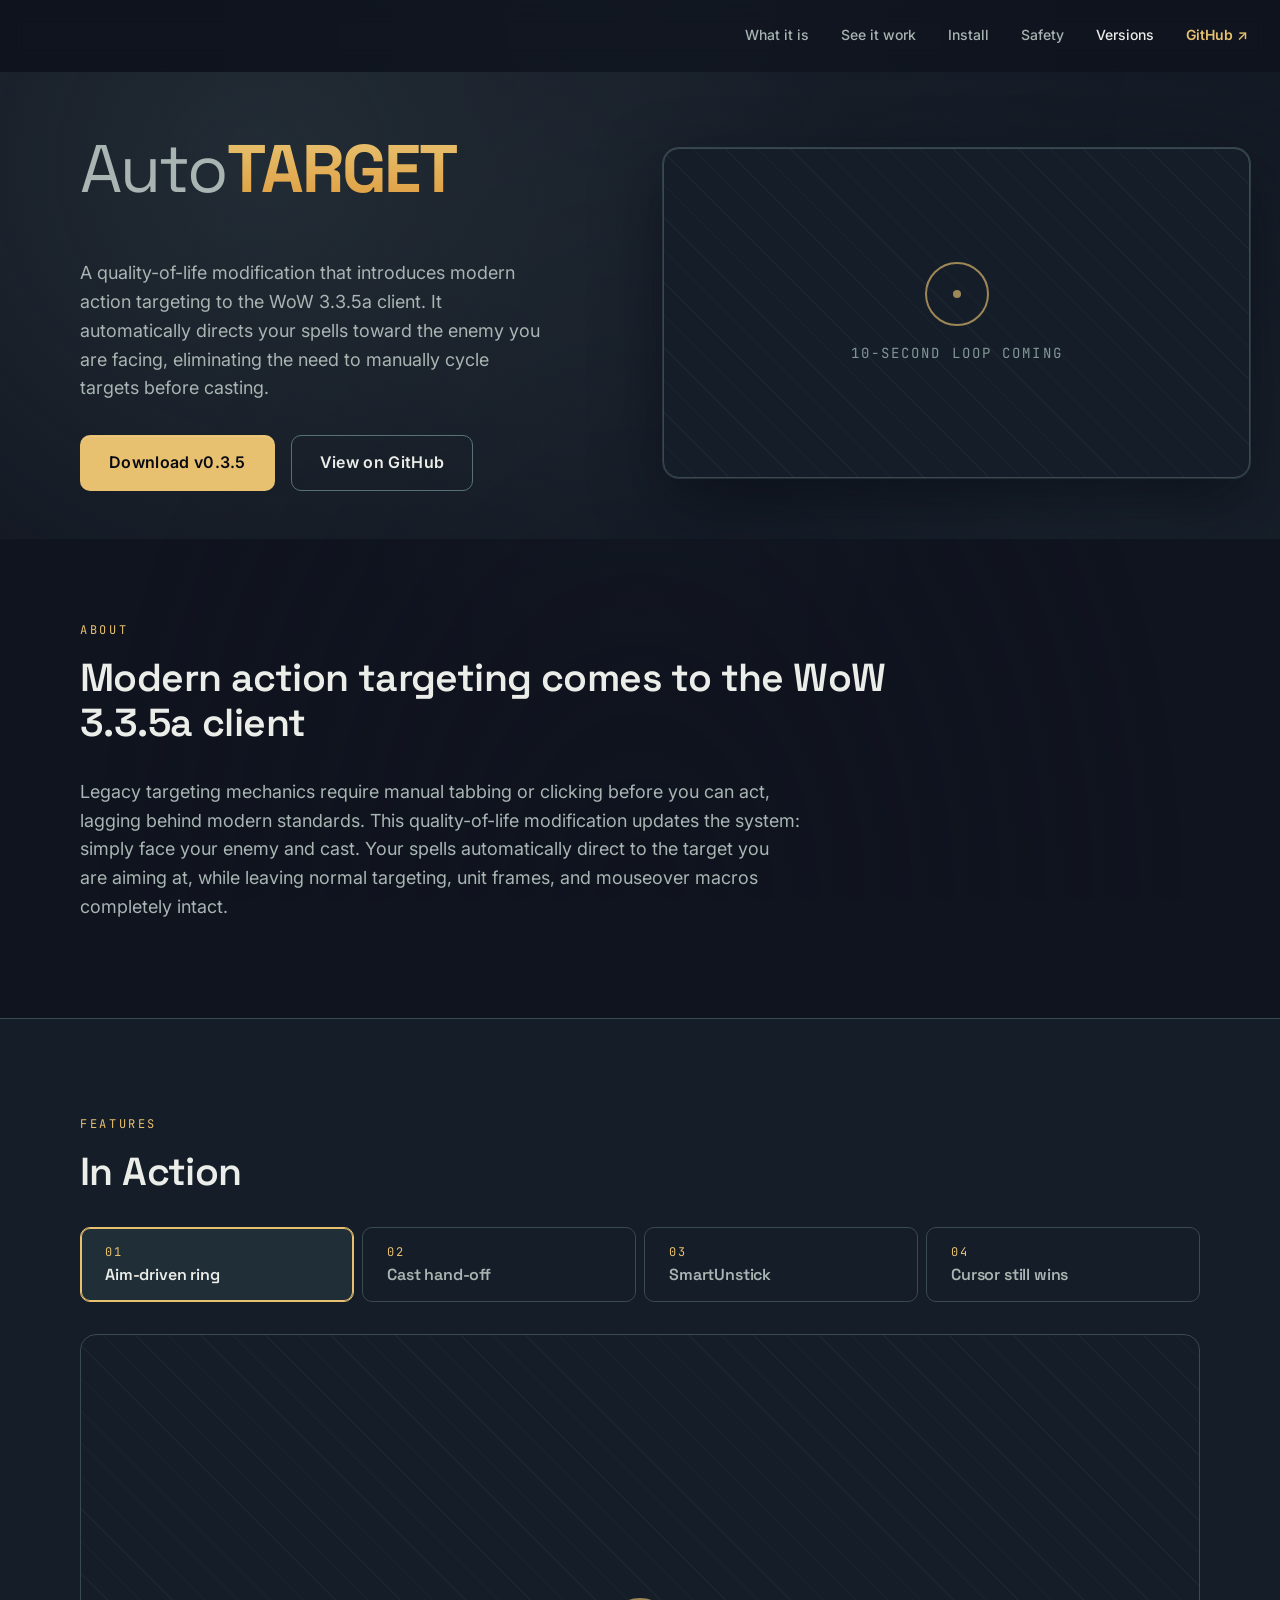
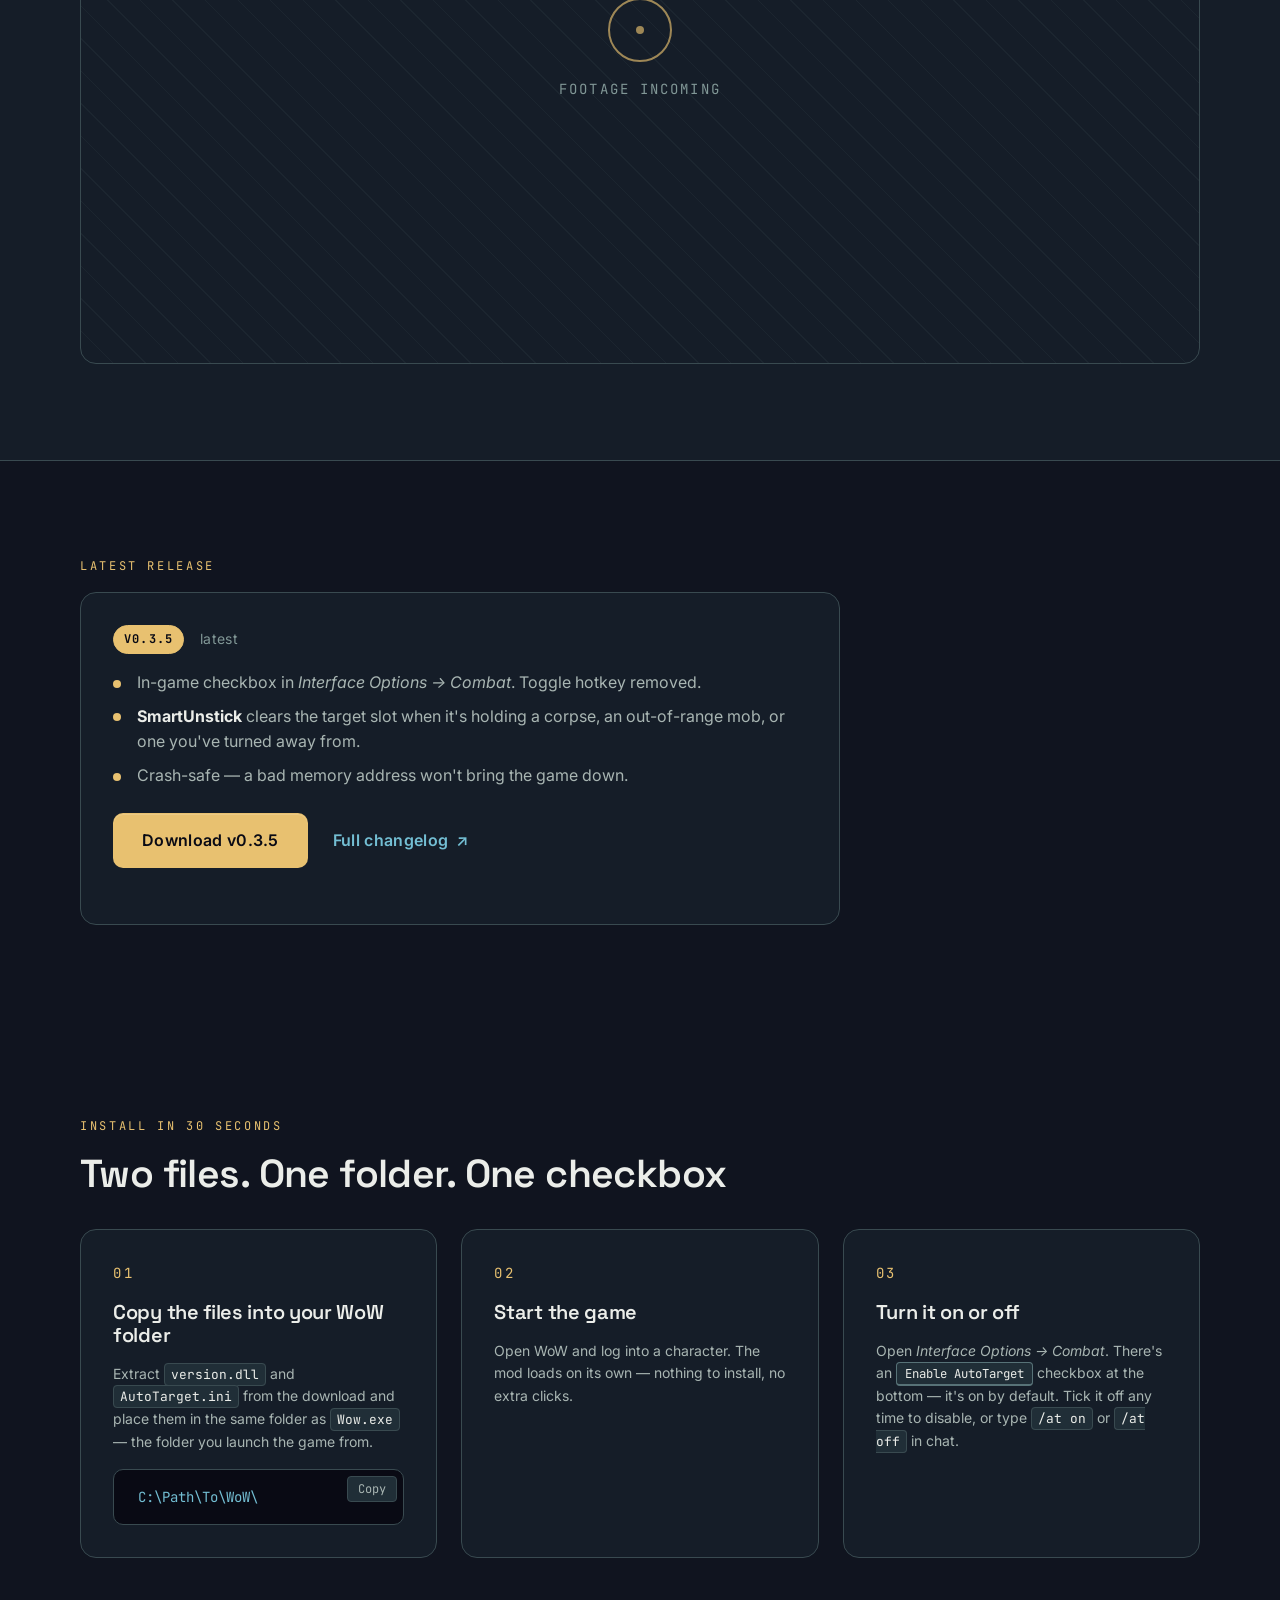
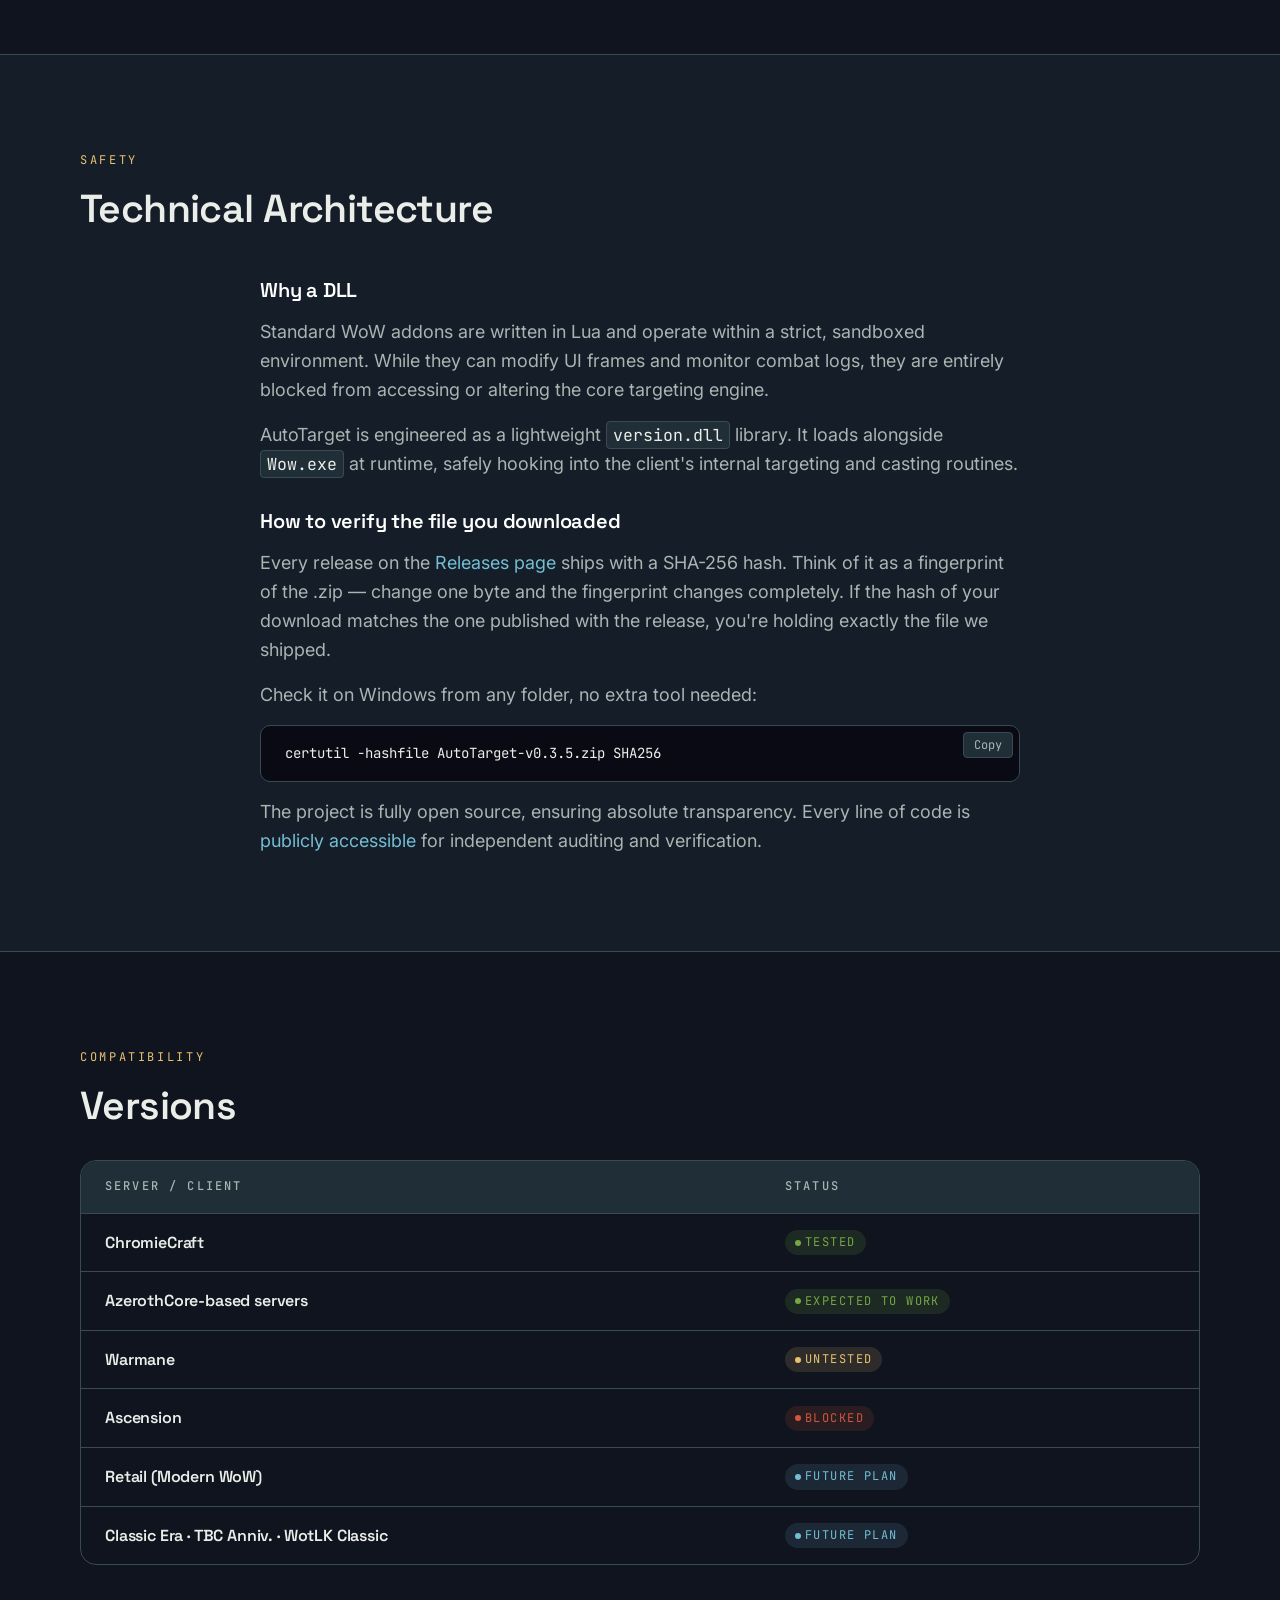
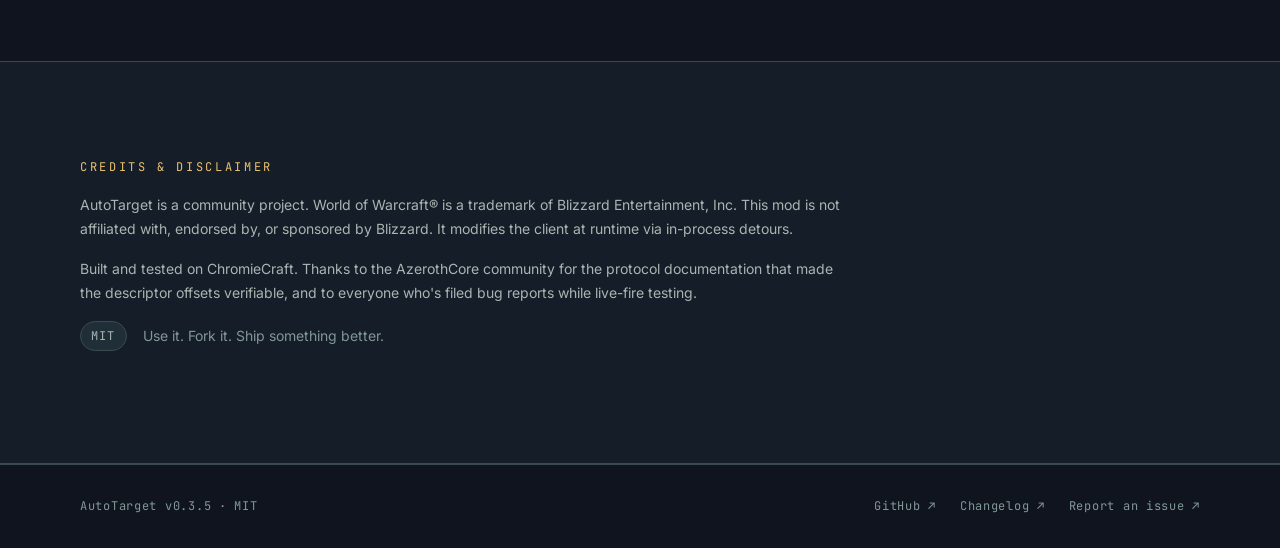
==== commit 3cfc1567: "Site: tighten 'Why a DLL' copy, force pure-white subheads" ====
--- a/docs/index.html
+++ b/docs/index.html
@@ -253,13 +253,7 @@
           Standard WoW addons are written in Lua and operate within a
           strict, sandboxed environment. While they can modify UI frames
           and monitor combat logs, they are entirely blocked from
-          accessing or altering the core targeting engine. That logic
-          resides deep within the compiled C++ executable, far beyond
-          the reach of the Lua API.
-        </p>
-        <p>
-          Because true action targeting requires modifying these core
-          routines, a traditional addon is mechanically insufficient.
+          accessing or altering the core targeting engine.
         </p>
         <p>
           AutoTarget is engineered as a lightweight
--- a/docs/styles.css
+++ b/docs/styles.css
@@ -732,10 +732,12 @@
 
 /* ---- Prose subheads (used inside .prose for in-section subsections) ------ */
 
+.prose .prose__subhead,
 .prose__subhead {
   font-size: var(--fs-lg);
+  font-weight: 600;
   letter-spacing: -0.01em;
-  color: var(--text-primary);
+  color: #ffffff;
   margin: var(--sp-5) 0 var(--sp-3);
 }
 .prose__subhead:first-child { margin-top: 0; }
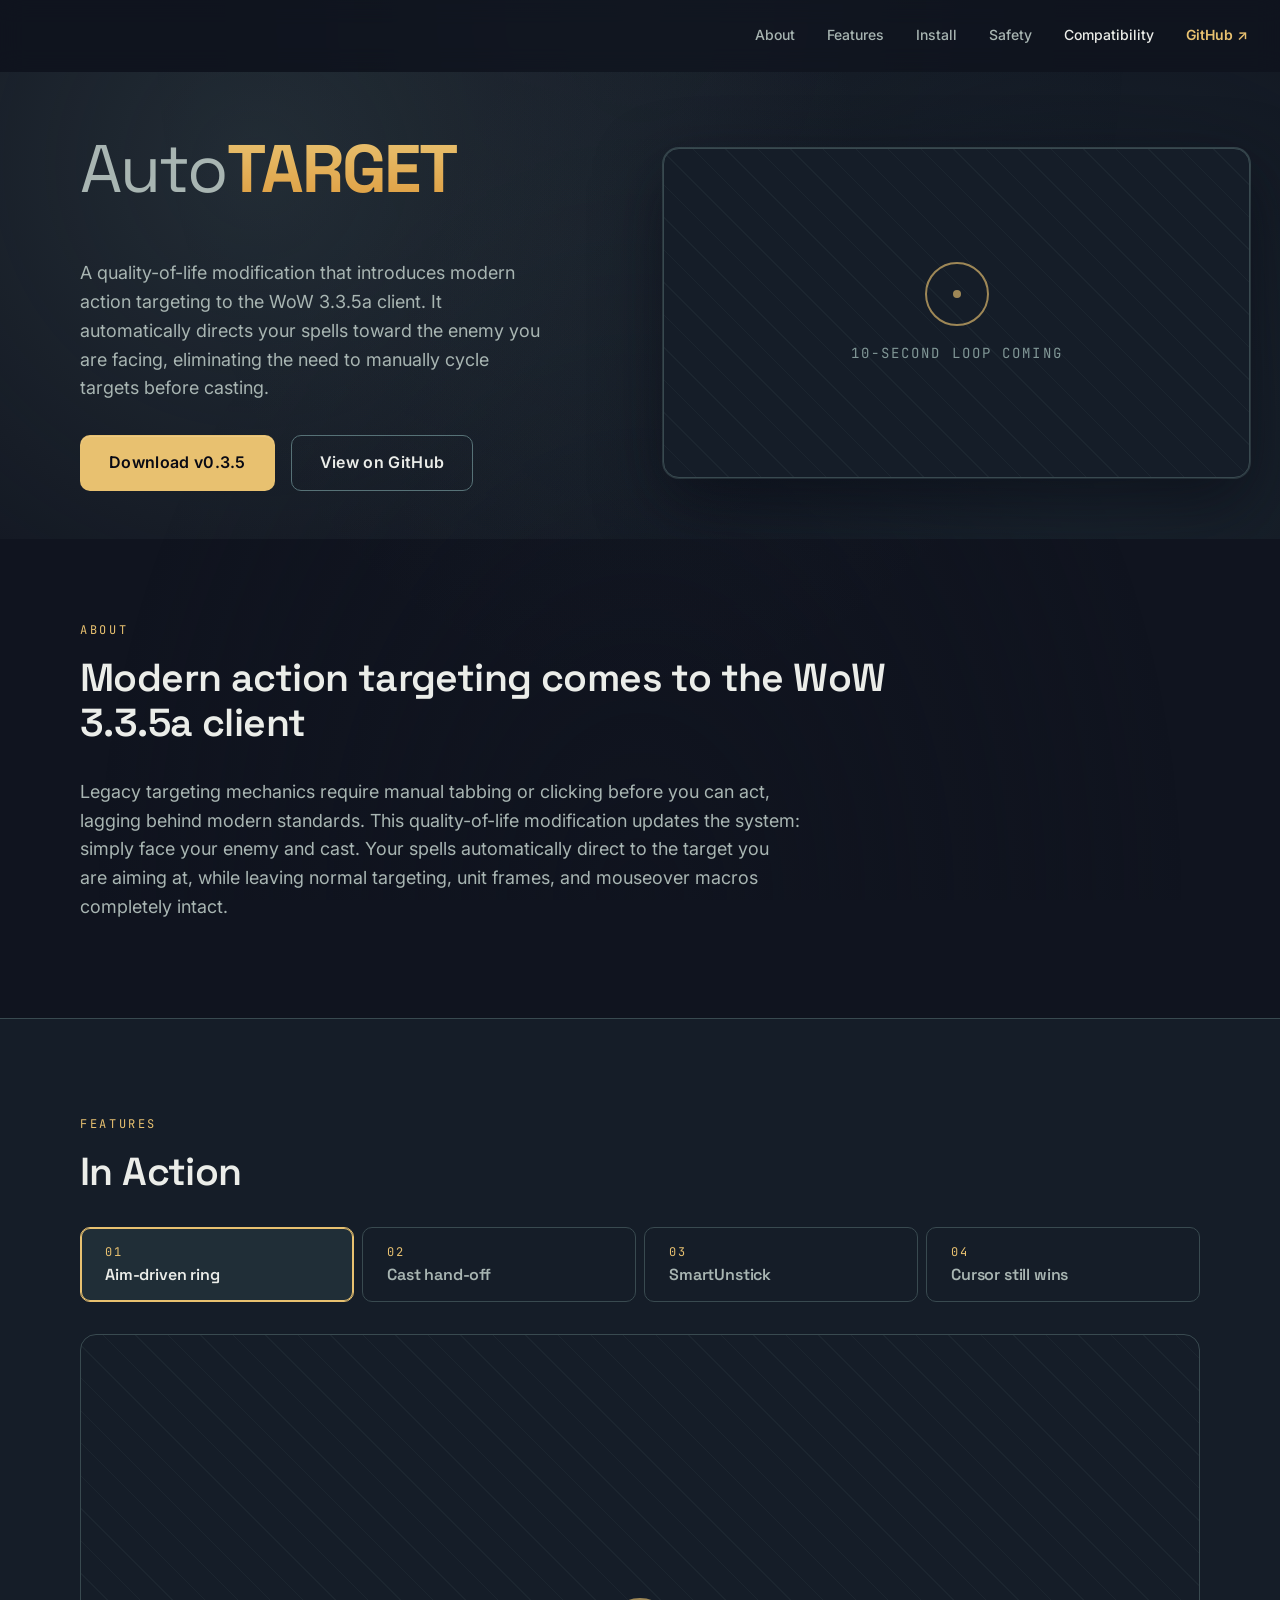
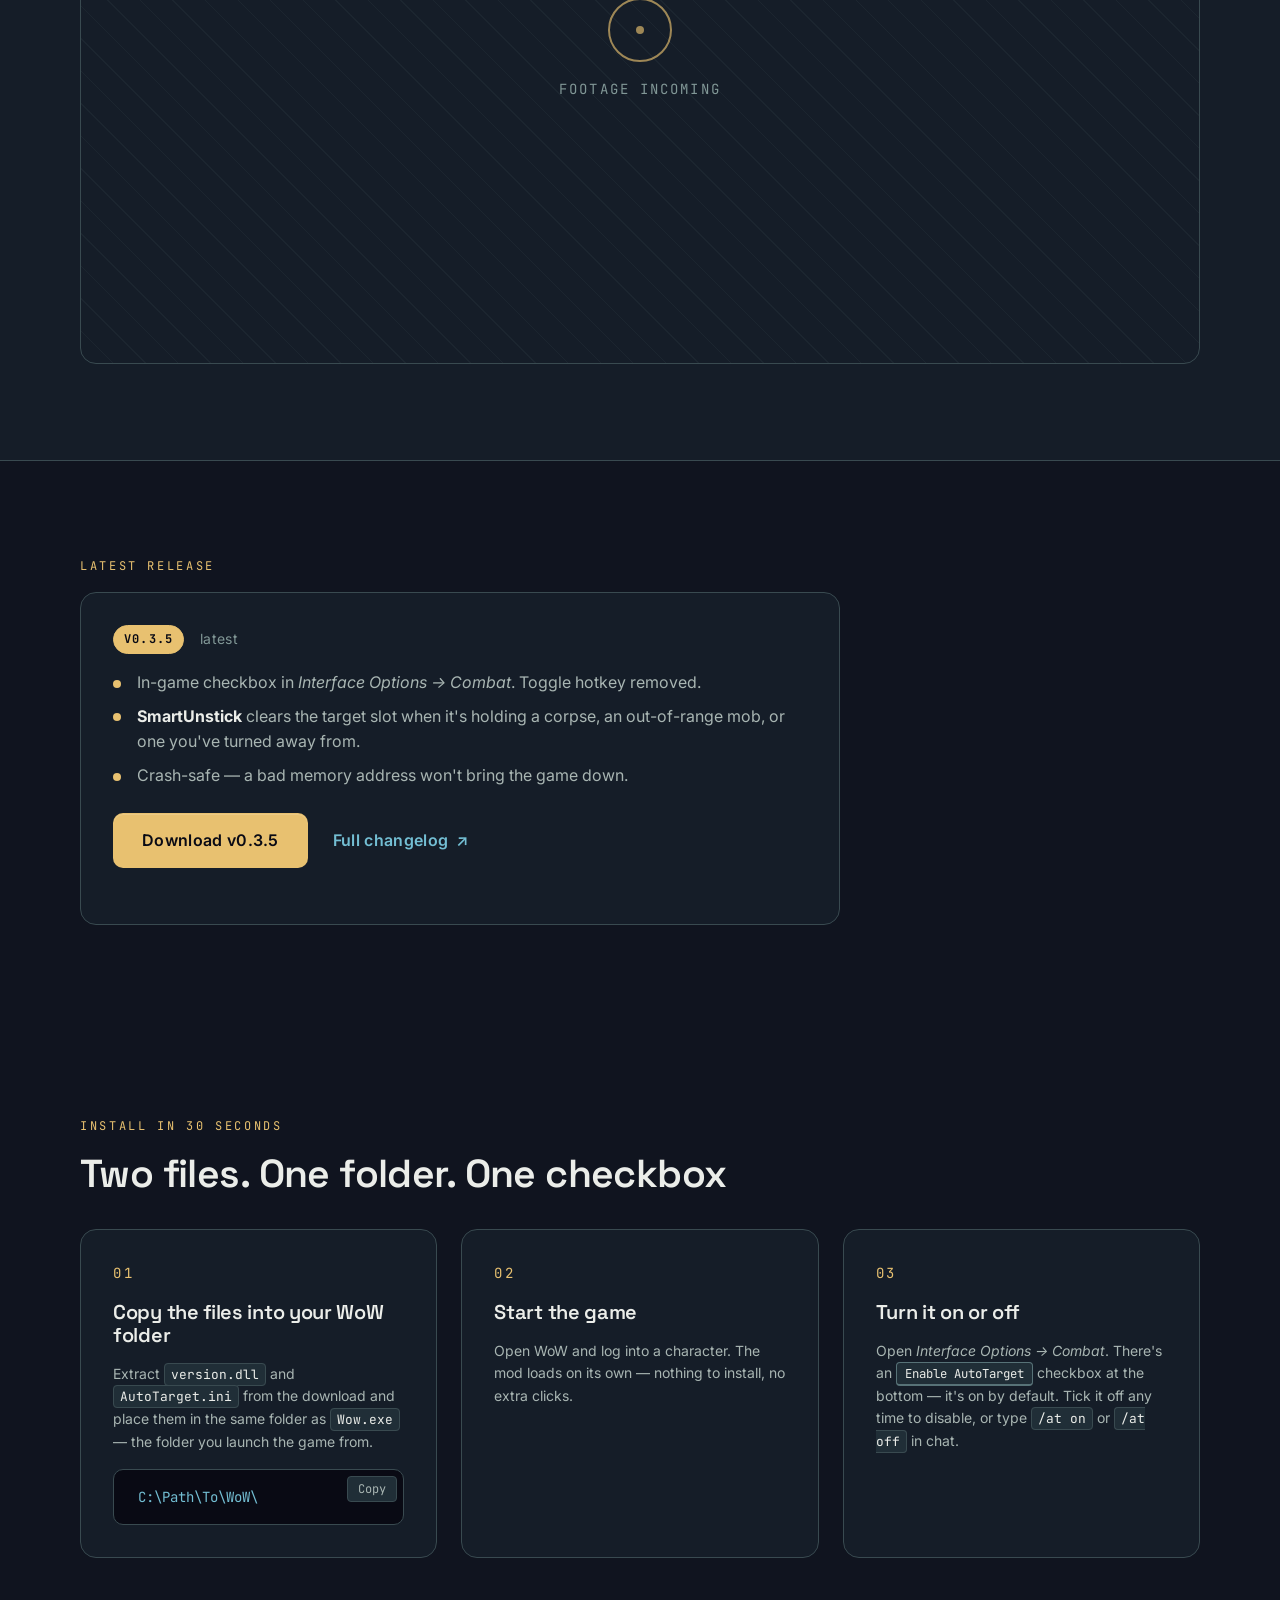
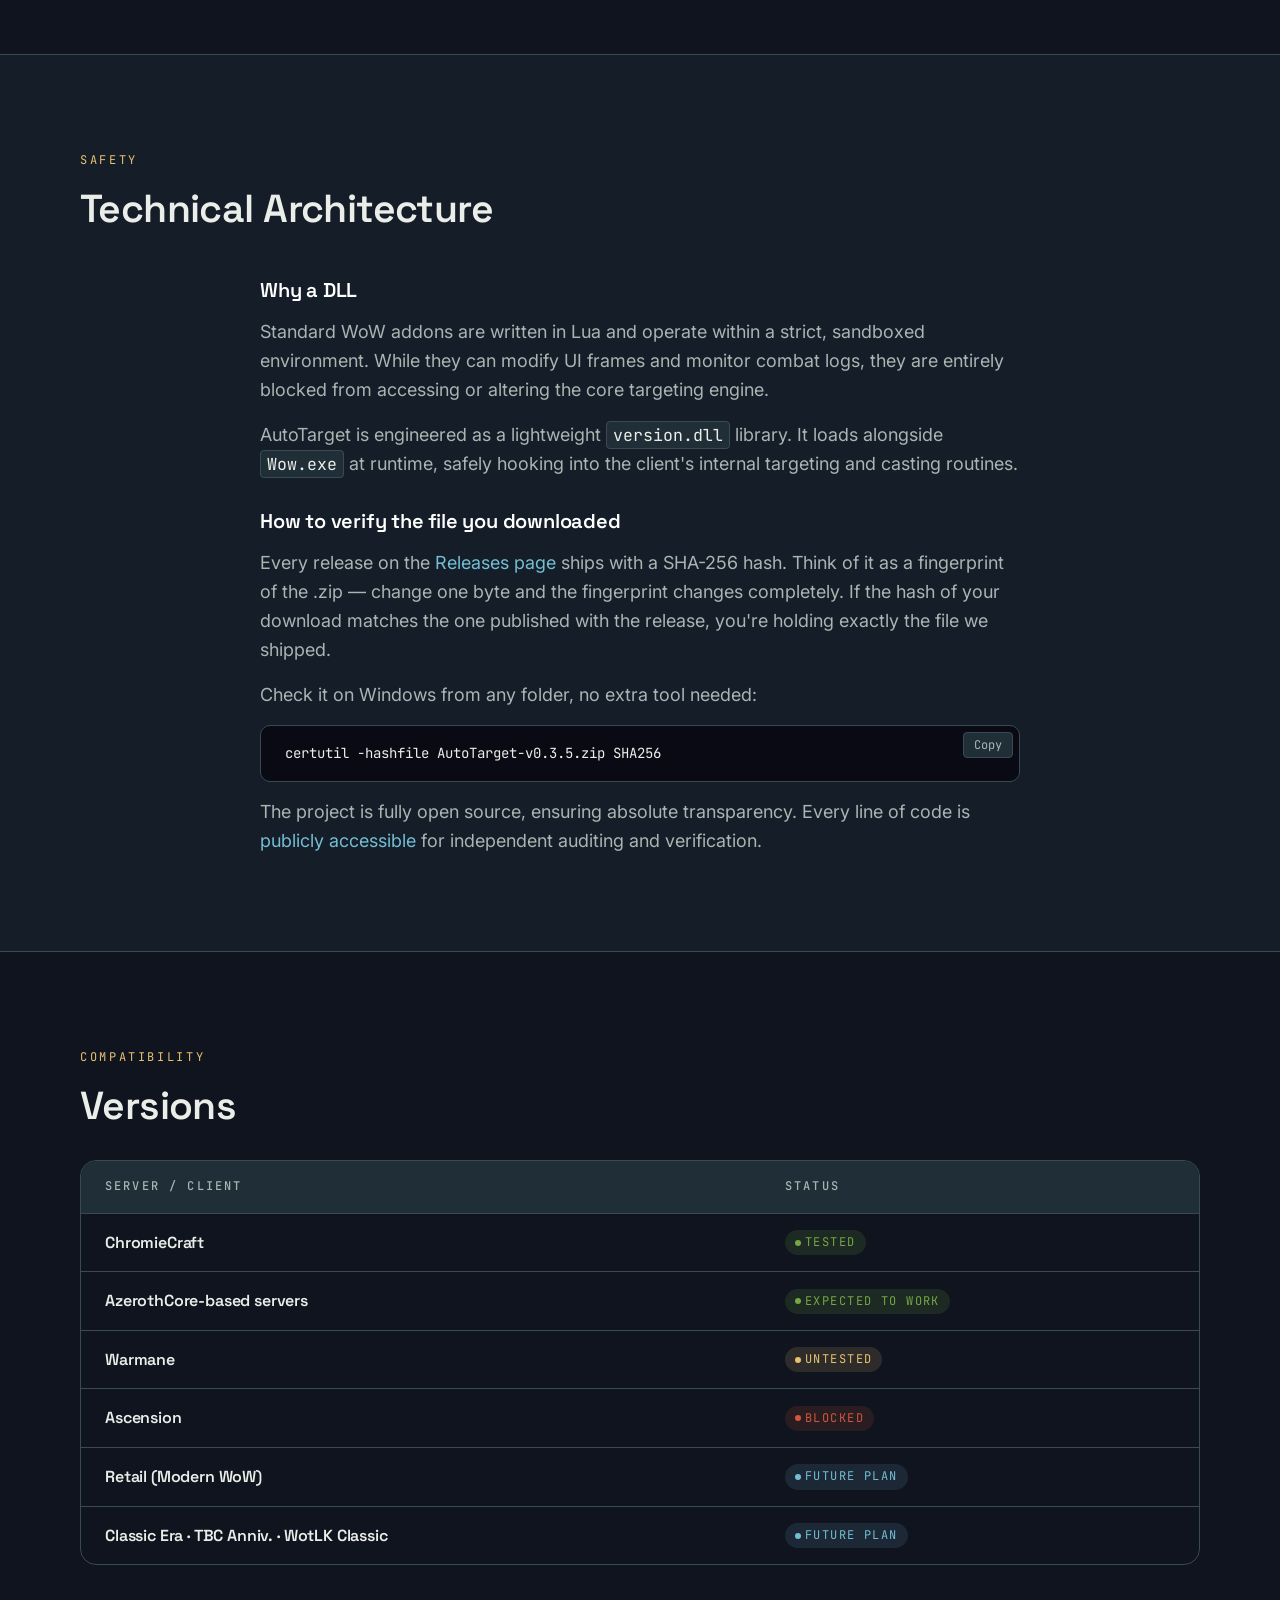
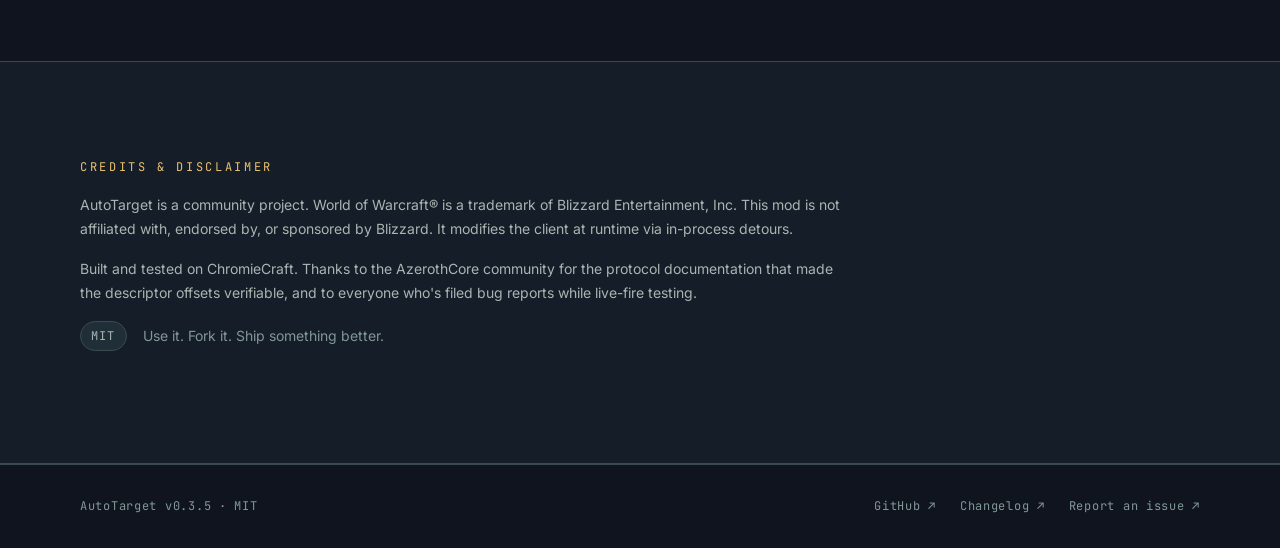
==== commit f52f3b14: "Site: nav labels match section eyebrows (About, Features, Compatibility)" ====
--- a/docs/index.html
+++ b/docs/index.html
@@ -29,11 +29,11 @@
 
 <header class="nav" id="nav">
   <nav class="nav__links" aria-label="primary">
-    <a href="#what">What it is</a>
-    <a href="#see">See it work</a>
+    <a href="#what">About</a>
+    <a href="#see">Features</a>
     <a href="#install">Install</a>
     <a href="#safety">Safety</a>
-    <a href="#compat">Versions</a>
+    <a href="#compat">Compatibility</a>
     <a href="https://github.com/ArmedProphet13/mod-autotarget" class="nav__github" rel="noopener">GitHub <span aria-hidden="true">↗</span></a>
   </nav>
 </header>
